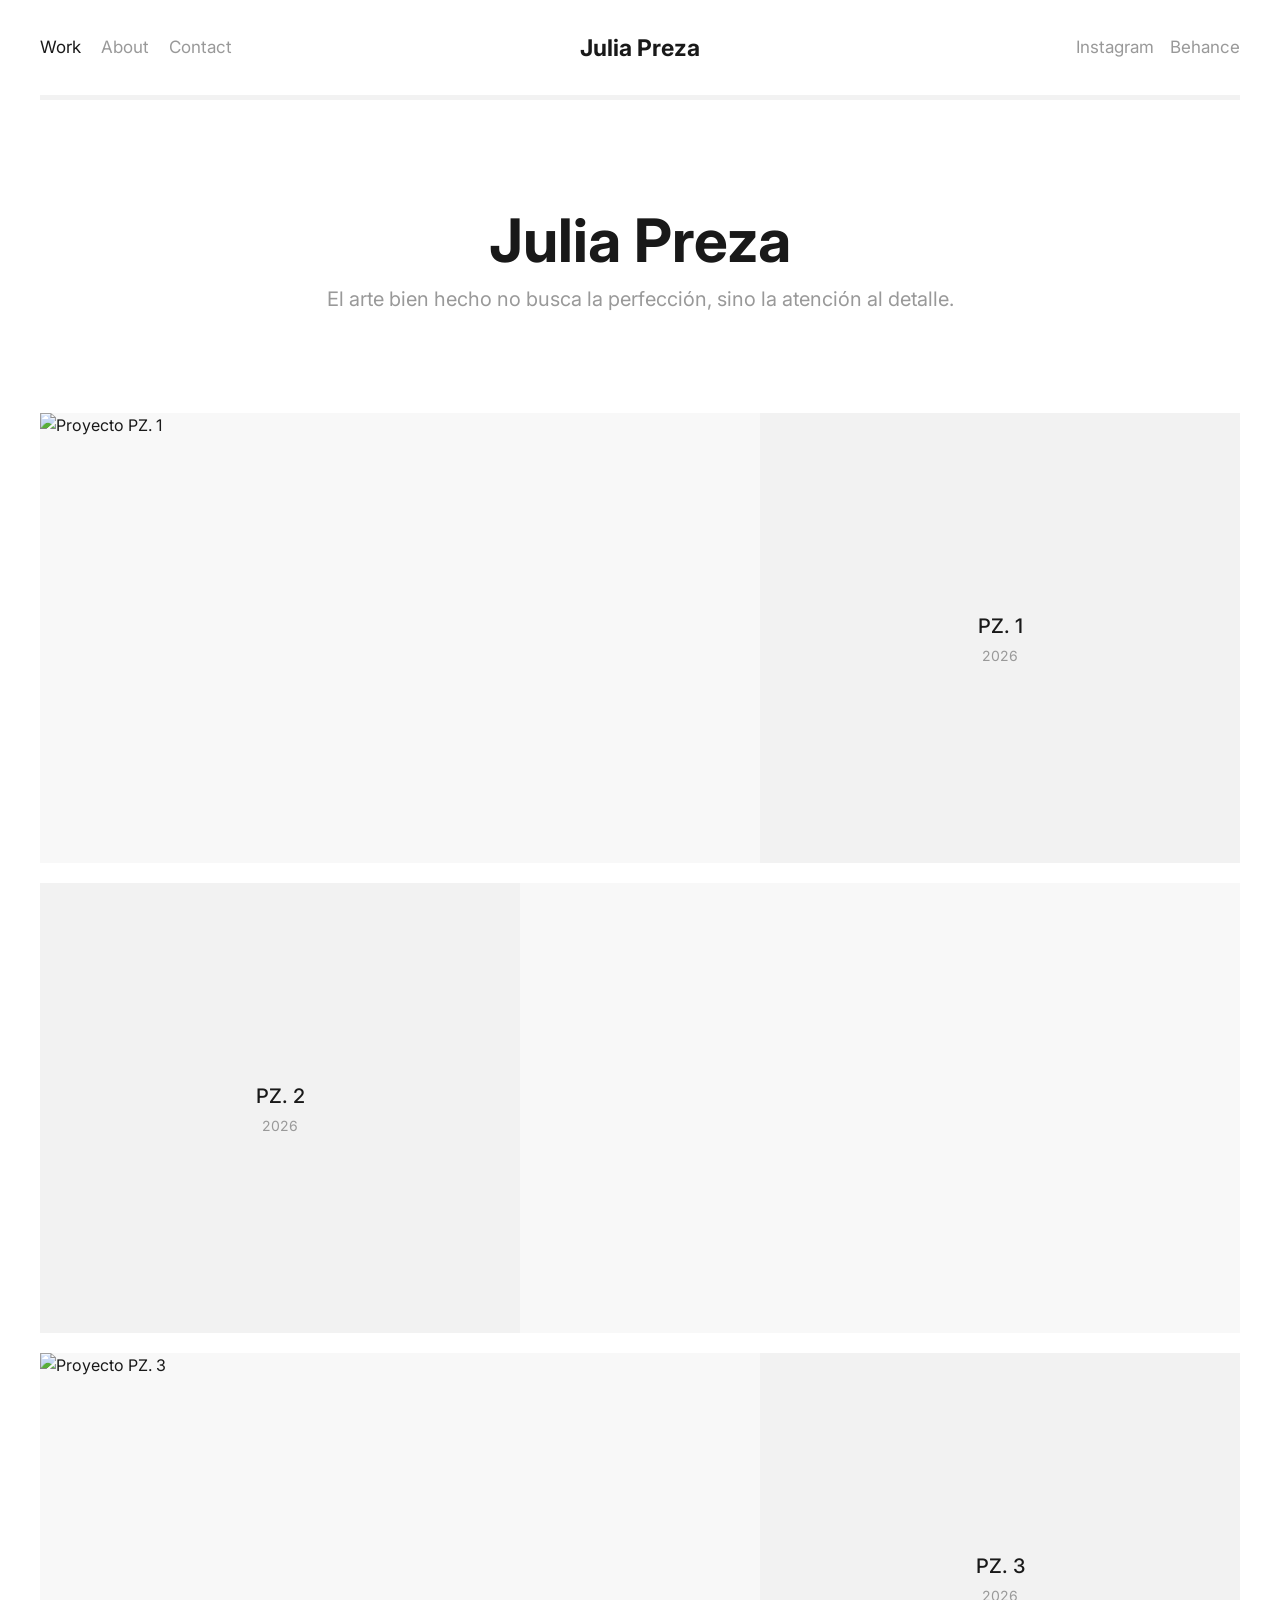
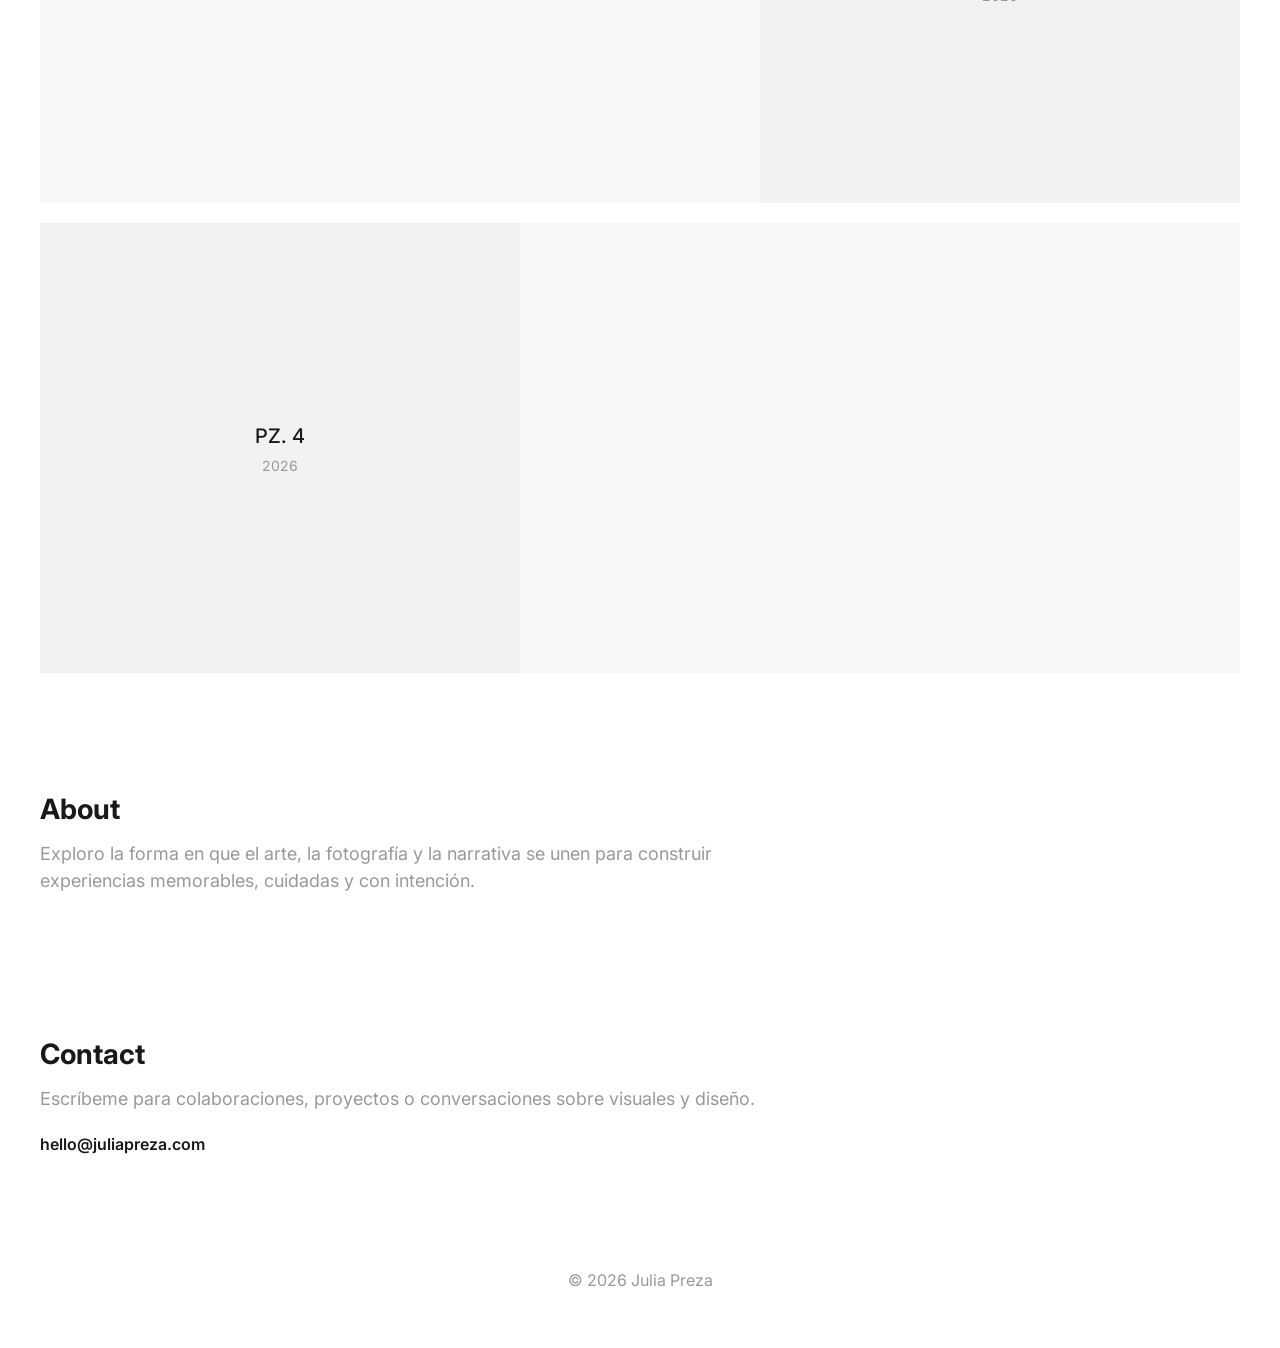
==== index.html @ 532c3b67 "Add initial HTML structure and CSS styles for portfolio website" ====
<!DOCTYPE html>
<html lang="es">
  <head>
    <meta charset="UTF-8" />
    <meta name="viewport" content="width=device-width, initial-scale=1.0" />
    <meta name="description" content="Portafolio de Julia Preza inspirado en el template original." />
    <title>Julia Preza | Portfolio</title>
    <link rel="preconnect" href="https://fonts.googleapis.com" />
    <link rel="preconnect" href="https://fonts.gstatic.com" crossorigin />
    <link href="https://fonts.googleapis.com/css2?family=Inter:wght@400;500;700&display=swap" rel="stylesheet" />
    <link rel="stylesheet" href="styles.css" />
  </head>
  <body>
    <div class="site-wrap">
      <div class="site-content">
        <header class="site-header">
          <nav class="nav-container" aria-label="Navegación principal">
            <div class="gallery-title"><a href="#work" class="active">Work</a></div>
            <div class="page-title"><a href="#about">About</a></div>
            <div class="page-title"><a href="#contact">Contact</a></div>
          </nav>

          <div class="logo-wrap">
            <div class="logo">
              <a href="#work">Julia Preza</a>
            </div>
          </div>

          <div class="social" aria-label="Redes sociales">
            <ul>
              <li><a href="#contact">Instagram</a></li>
              <li><a href="#contact">Behance</a></li>
            </ul>
          </div>
        </header>

        <section class="masthead" id="work">
          <div class="masthead-contents">
            <h1>Julia Preza</h1>
            <p>El arte bien hecho no busca la perfección, sino la atención al detalle.</p>
          </div>
        </section>

        <main>
          <section class="project-covers" aria-label="Proyectos">
            <a class="project-cover" href="#contact">
              <div class="cover-image-wrap">
                <img src="https://cdn.myportfolio.com/36b75f8e-5cdc-400c-8d05-cd23e837e741/2e971986-6139-4d06-9318-5b49dd48f745_car_4x3.jpg?h=777918b309bacc669c095e3d21db660d" alt="Proyecto PZ. 1" loading="lazy" />
              </div>
              <div class="details-wrap">
                <div class="details">
                  <div class="details-inner">
                    <div class="title">PZ. 1</div>
                    <div class="date">2026</div>
                  </div>
                </div>
              </div>
            </a>

            <a class="project-cover" href="#contact">
              <div class="cover-image-wrap">
                <img src="https://cdn.myportfolio.com/36b75f8e-5cdc-400c-8d05-cd23e837e741/5c016f44-02e2-466a-bc9d-a7a60002715f_car_4x3.jpg?h=f9c8cee0ea56babdea548aa908f24233" alt="Proyecto PZ. 2" loading="lazy" />
              </div>
              <div class="details-wrap">
                <div class="details">
                  <div class="details-inner">
                    <div class="title">PZ. 2</div>
                    <div class="date">2026</div>
                  </div>
                </div>
              </div>
            </a>

            <a class="project-cover" href="#contact">
              <div class="cover-image-wrap">
                <img src="https://cdn.myportfolio.com/36b75f8e-5cdc-400c-8d05-cd23e837e741/04d94e0a-0a4c-41d5-a151-a448394e6f86_car_4x3.jpg?h=3377649be5111cdc5f2b9792ca36edb1" alt="Proyecto PZ. 3" loading="lazy" />
              </div>
              <div class="details-wrap">
                <div class="details">
                  <div class="details-inner">
                    <div class="title">PZ. 3</div>
                    <div class="date">2026</div>
                  </div>
                </div>
              </div>
            </a>

            <a class="project-cover" href="#contact">
              <div class="cover-image-wrap">
                <img src="https://cdn.myportfolio.com/36b75f8e-5cdc-400c-8d05-cd23e837e741/735c4361-3a95-4d08-b545-0ef545b0d222_car_4x3.jpg?h=9270d0e8a279a635226e8836dc4670f4" alt="Proyecto PZ. 4" loading="lazy" />
              </div>
              <div class="details-wrap">
                <div class="details">
                  <div class="details-inner">
                    <div class="title">PZ. 4</div>
                    <div class="date">2026</div>
                  </div>
                </div>
              </div>
            </a>
          </section>

          <section class="about" id="about">
            <h2>About</h2>
            <p>Exploro la forma en que el arte, la fotografía y la narrativa se unen para construir experiencias memorables, cuidadas y con intención.</p>
          </section>

          <section class="contact" id="contact">
            <h2>Contact</h2>
            <p>Escríbeme para colaboraciones, proyectos o conversaciones sobre visuales y diseño.</p>
            <a href="mailto:hello@juliapreza.com">hello@juliapreza.com</a>
          </section>
        </main>

        <footer class="site-footer">
          <p>© 2026 Julia Preza</p>
        </footer>
      </div>
    </div>
  </body>
</html>
---- styles.css ----
:root {
  --text: #191919;
  --muted: #999999;
  --line: #f2f2f2;
  --overlay: rgba(25, 25, 25, 0.55);
}

* {
  box-sizing: border-box;
}

html {
  scroll-behavior: smooth;
}

body {
  margin: 0;
  font-family: "Inter", "Avenir Next", "Helvetica Neue", Arial, sans-serif;
  color: var(--text);
  background: #ffffff;
  line-height: 1.5;
}

a {
  color: inherit;
  text-decoration: none;
  transition: color 0.2s ease, background-color 0.2s ease;
}

img {
  display: block;
  width: 100%;
  height: auto;
}

.site-wrap {
  padding: 0 2%;
}

.site-content {
  max-width: 1200px;
  margin: 0 auto;
}

.site-header {
  display: flex;
  align-items: center;
  justify-content: space-between;
  height: 100px;
  border-bottom: 5px solid var(--line);
  padding: 30px 0;
}

.nav-container {
  display: flex;
  gap: 20px;
  flex: 1;
}

.nav-container a,
.social a {
  font-size: 17px;
  color: var(--muted);
}

.nav-container a:hover,
.nav-container a.active,
.social a:hover {
  color: var(--text);
}

.logo-wrap {
  flex: 1;
  text-align: center;
}

.logo {
  font-size: 23px;
  font-weight: 700;
  line-height: 30px;
}

.social {
  flex: 1;
  text-align: right;
}

.social ul {
  display: flex;
  justify-content: flex-end;
  gap: 16px;
  list-style: none;
  margin: 0;
  padding: 0;
}

.masthead {
  text-align: center;
  padding: 110px 0 100px;
}

.masthead-contents {
  max-width: 800px;
  margin: 0 auto;
}

.masthead h1 {
  margin: 0 0 15px;
  font-size: 60px;
  line-height: 60px;
  font-weight: 700;
}

.masthead p {
  margin: 0;
  font-size: 20px;
  line-height: 28px;
  color: var(--muted);
}

.project-covers {
  display: grid;
  gap: 20px;
  padding-bottom: 20px;
}

.project-cover {
  position: relative;
  display: block;
  overflow: hidden;
  min-height: 450px;
  background: #f8f8f8;
}

.project-cover:nth-child(2n) .details-wrap {
  left: 0;
  right: auto;
}

.cover-image-wrap {
  position: relative;
  width: 100%;
  height: 100%;
}

.cover-image-wrap::after {
  content: "";
  position: absolute;
  inset: 0;
  background: transparent;
  transition: background-color 0.2s ease;
}

.cover-image-wrap img {
  width: 100%;
  height: 100%;
  object-fit: cover;
}

.details-wrap {
  position: absolute;
  top: 0;
  right: 0;
  width: 40%;
  height: 100%;
  padding: 0;
}

.details {
  display: flex;
  align-items: center;
  justify-content: center;
  width: 100%;
  height: 100%;
  background: #f2f2f2;
  transition: background 0.2s ease;
}

.details-inner {
  text-align: center;
  padding: 6% 8%;
}

.title {
  font-size: 20px;
  font-weight: 500;
  margin-bottom: 4px;
}

.date {
  color: var(--muted);
  font-size: 14px;
}

.project-cover:hover .details {
  background: var(--text);
}

.project-cover:hover .title,
.project-cover:hover .date {
  color: #ffffff;
}

.project-cover:hover .cover-image-wrap::after {
  background: var(--overlay);
}

.about,
.contact {
  padding: 72px 0 32px;
  max-width: 720px;
}

.about h2,
.contact h2 {
  margin-bottom: 10px;
  font-size: 28px;
}

.about p,
.contact p {
  margin: 0 0 12px;
  color: var(--muted);
  font-size: 18px;
}

.contact a {
  display: inline-block;
  margin-top: 8px;
  color: var(--text);
  font-weight: 600;
}

.site-footer {
  padding: 64px 0 40px;
  color: var(--muted);
  text-align: center;
}

@media (max-width: 932px) {
  .site-header {
    flex-wrap: wrap;
    height: auto;
    padding: 20px 0;
  }

  .nav-container {
    order: 1;
    width: 100%;
    justify-content: center;
  }

  .logo-wrap {
    order: 2;
    width: 100%;
    margin: 12px 0;
  }

  .social {
    order: 3;
    width: 100%;
    text-align: center;
  }

  .social ul {
    justify-content: center;
  }

  .masthead {
    padding: 64px 0 56px;
  }

  .masthead h1 {
    font-size: 28px;
    line-height: 28px;
  }

  .masthead p {
    font-size: 14px;
    line-height: 20px;
  }

  .project-cover {
    min-height: 360px;
  }
}

@media (max-width: 640px) {
  .site-wrap {
    padding: 0 20px;
  }

  .details-wrap {
    width: 100%;
    height: auto;
    top: auto;
    bottom: 0;
  }

  .details {
    min-height: 120px;
  }

  .project-cover {
    min-height: 293px;
  }
}
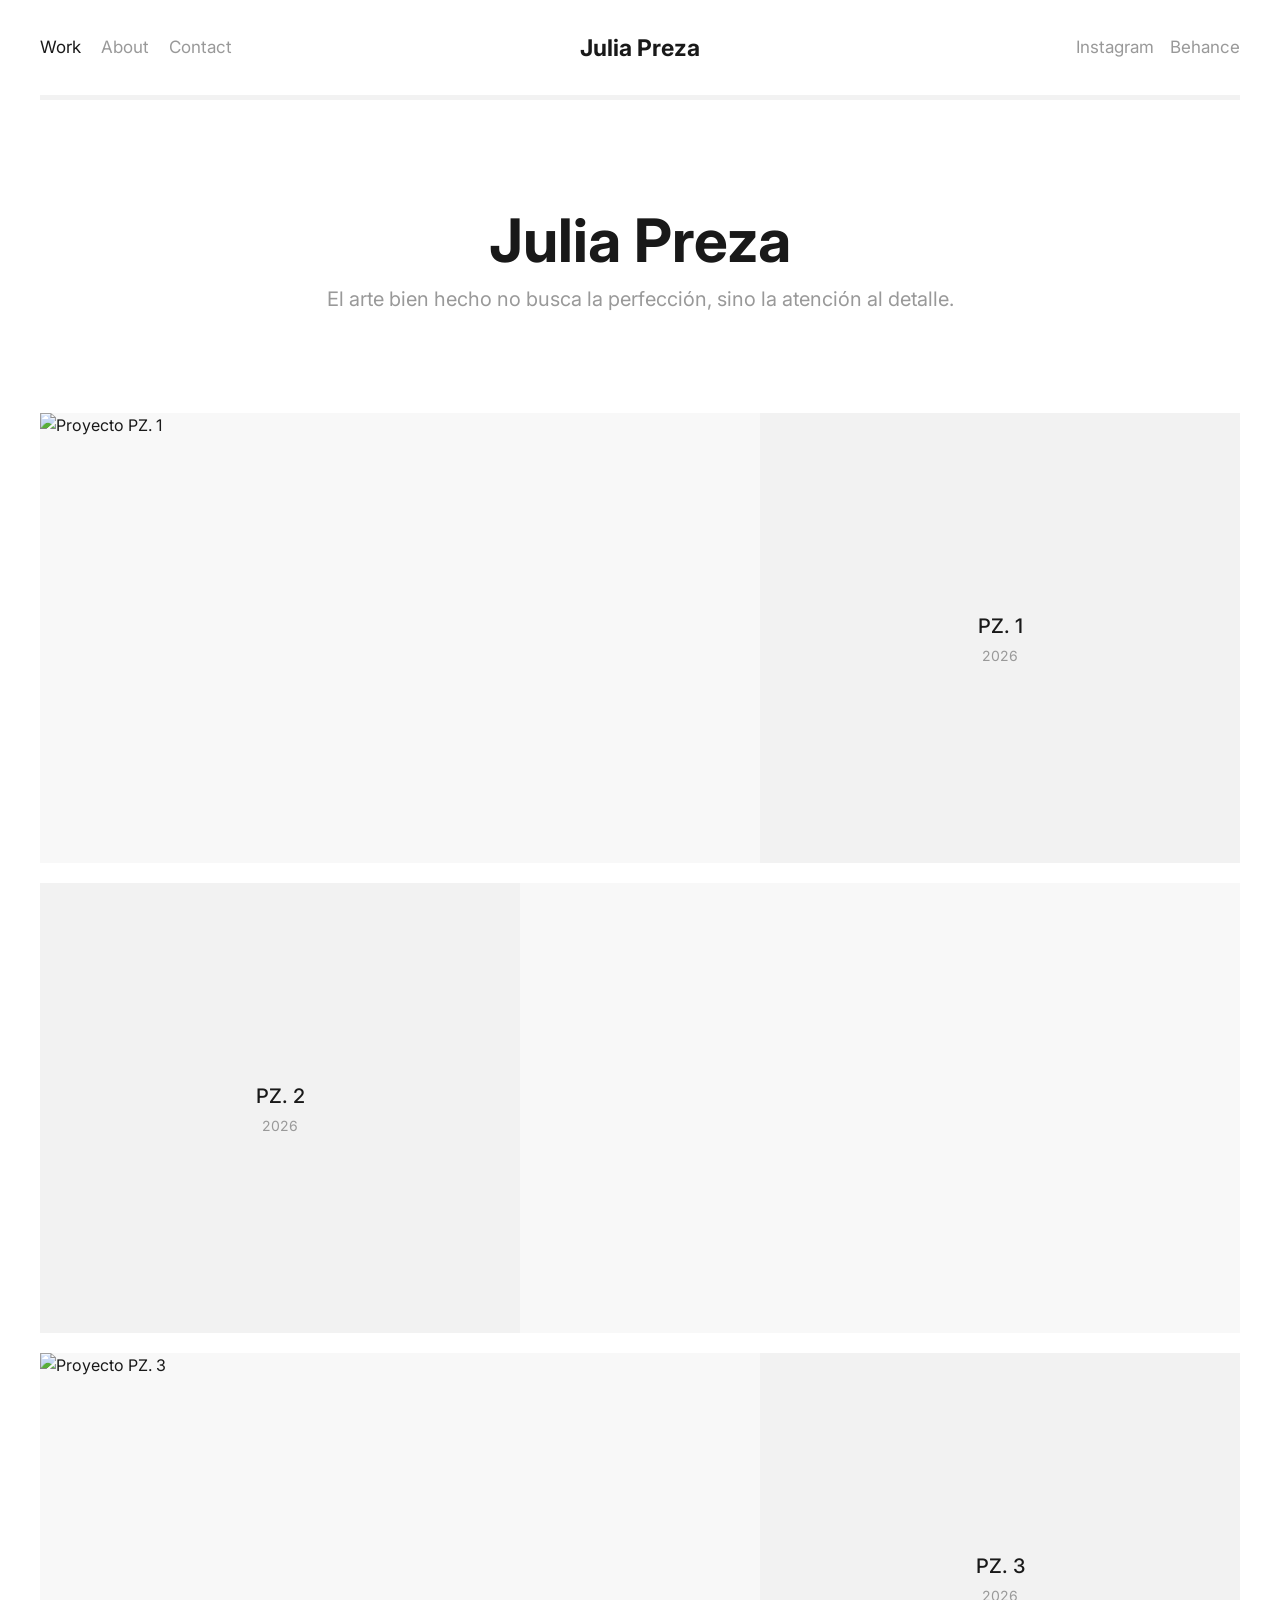
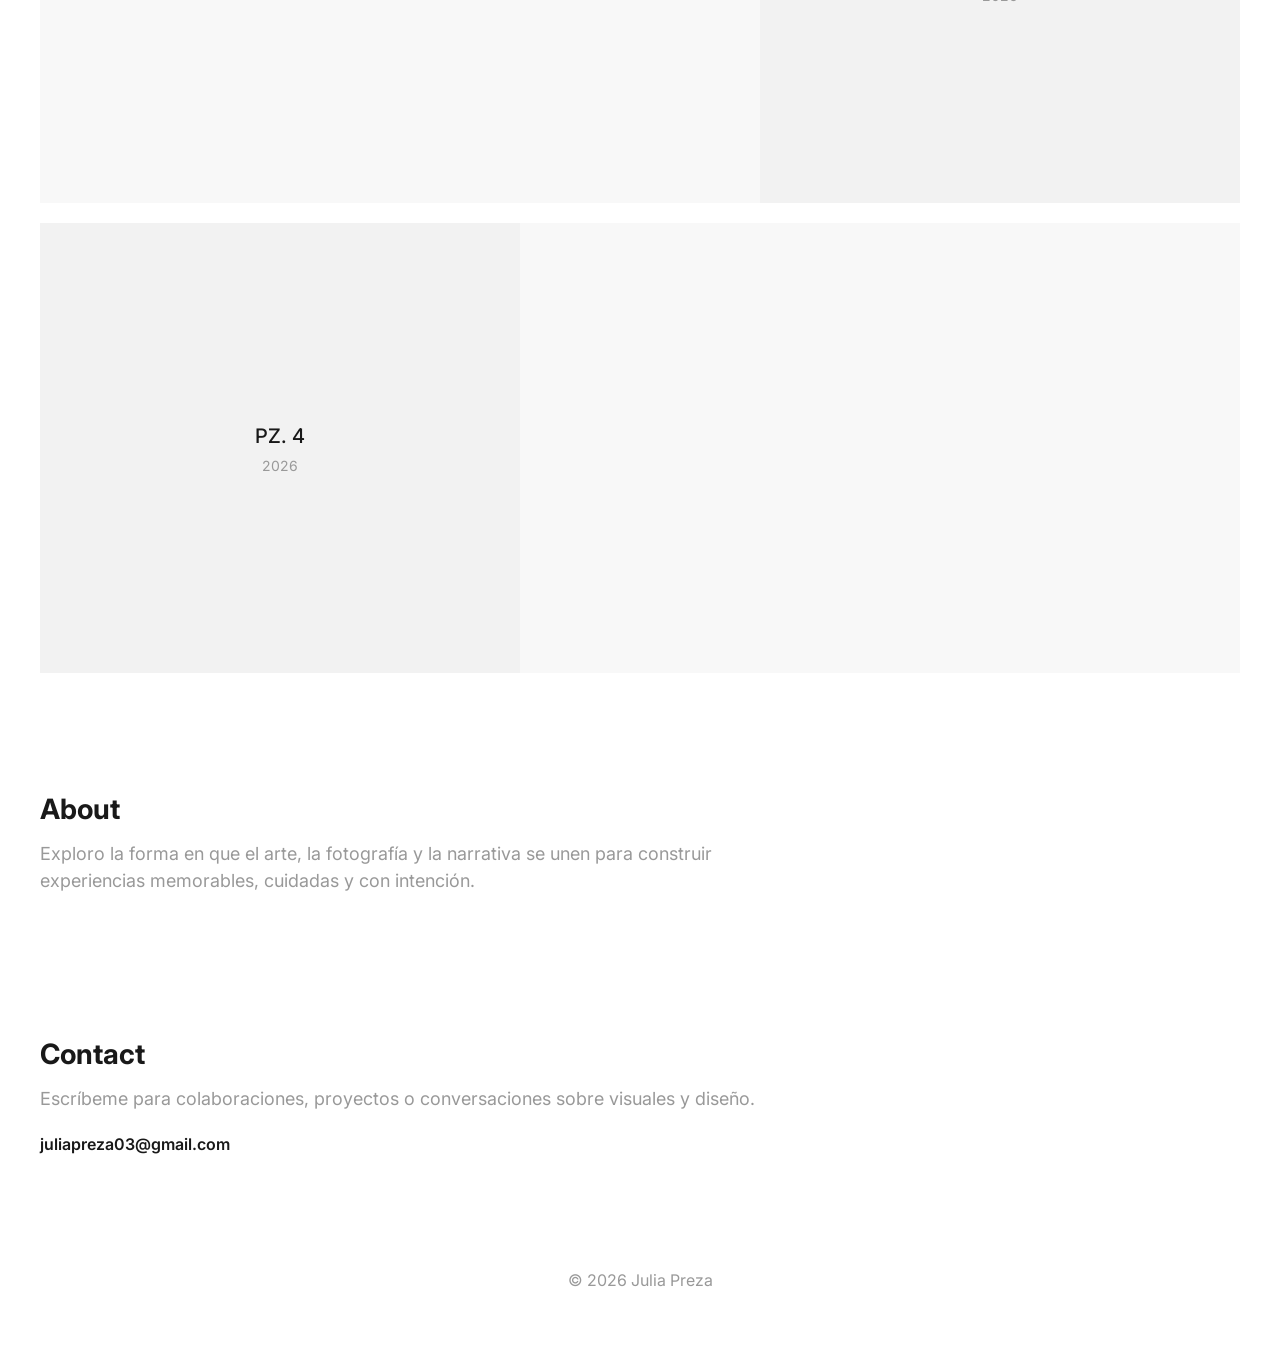
==== commit 2e292a7b: "Update contact email address in the portfolio" ====
--- a/index.html
+++ b/index.html
@@ -108,7 +108,7 @@
           <section class="contact" id="contact">
             <h2>Contact</h2>
             <p>Escríbeme para colaboraciones, proyectos o conversaciones sobre visuales y diseño.</p>
-            <a href="mailto:hello@juliapreza.com">hello@juliapreza.com</a>
+            <a href="mailto:juliapreza03@gmail.com">juliapreza03@gmail.com</a>
           </section>
         </main>
 
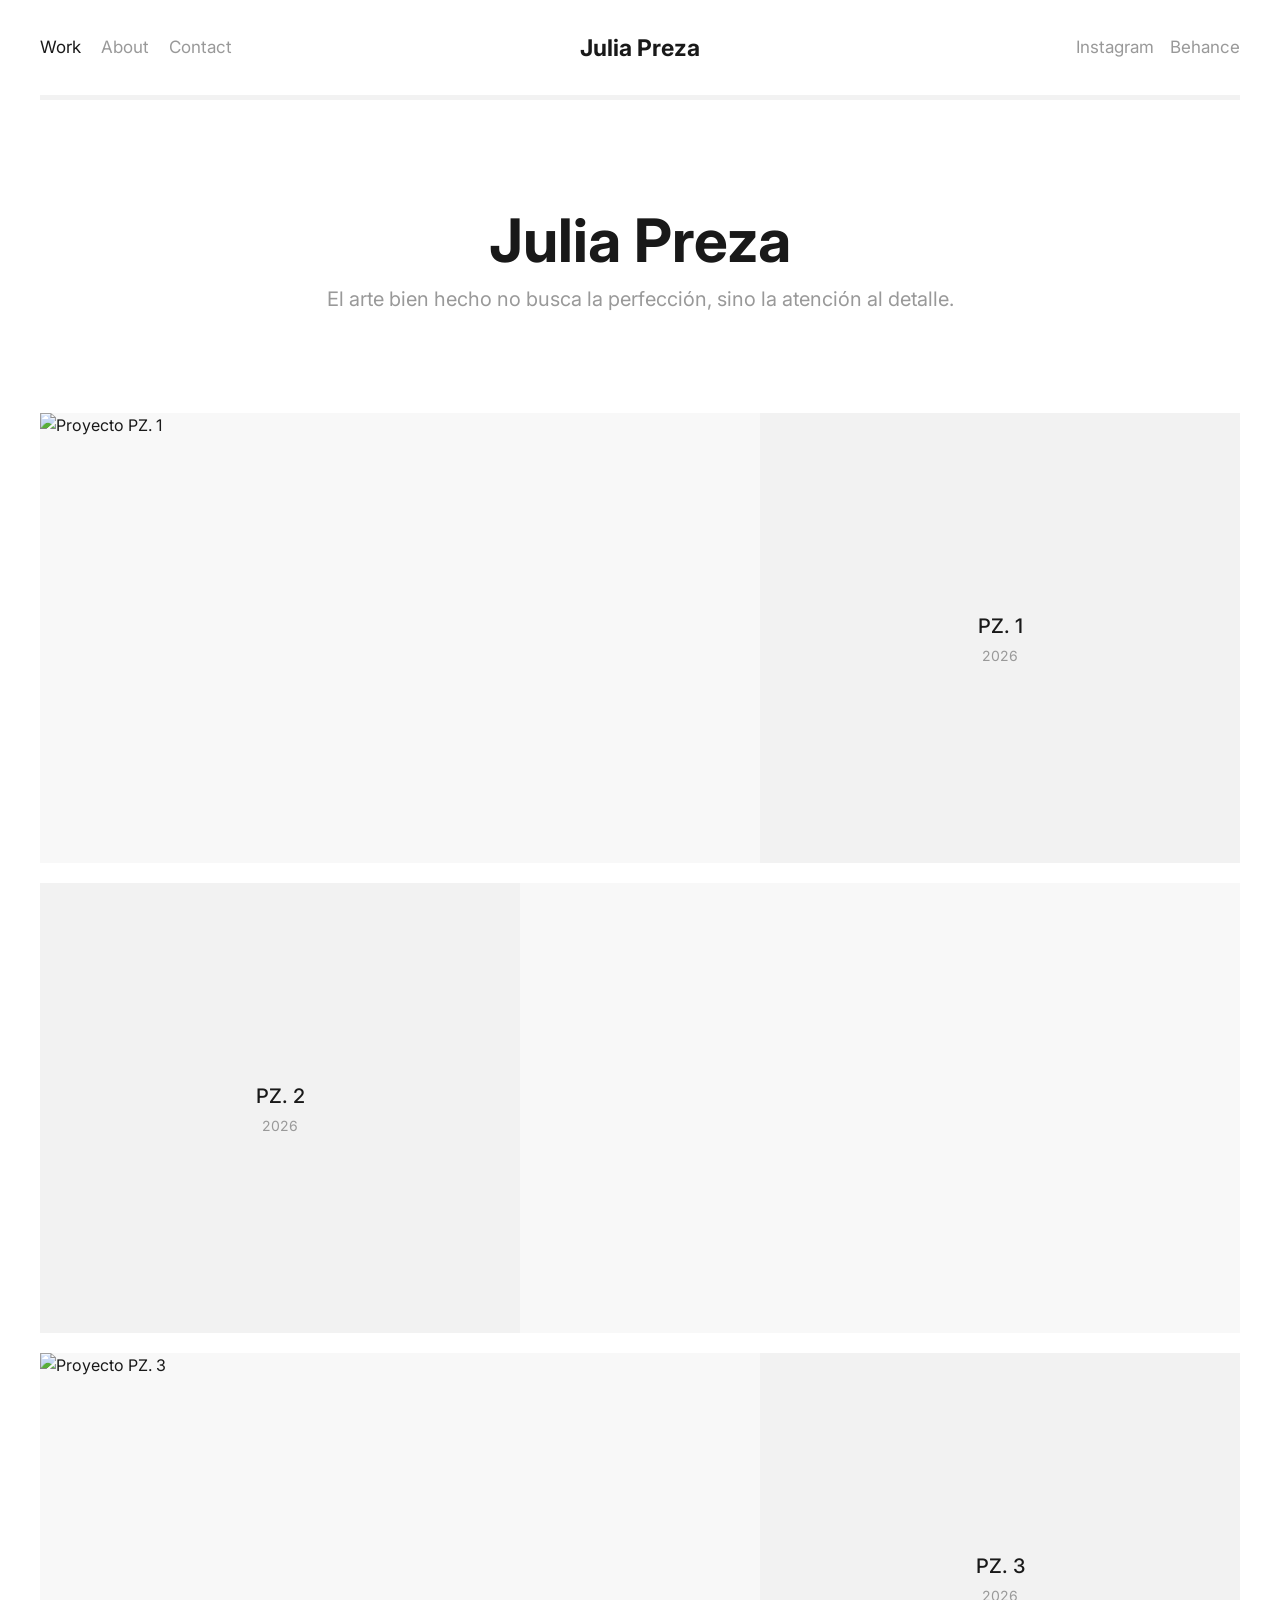
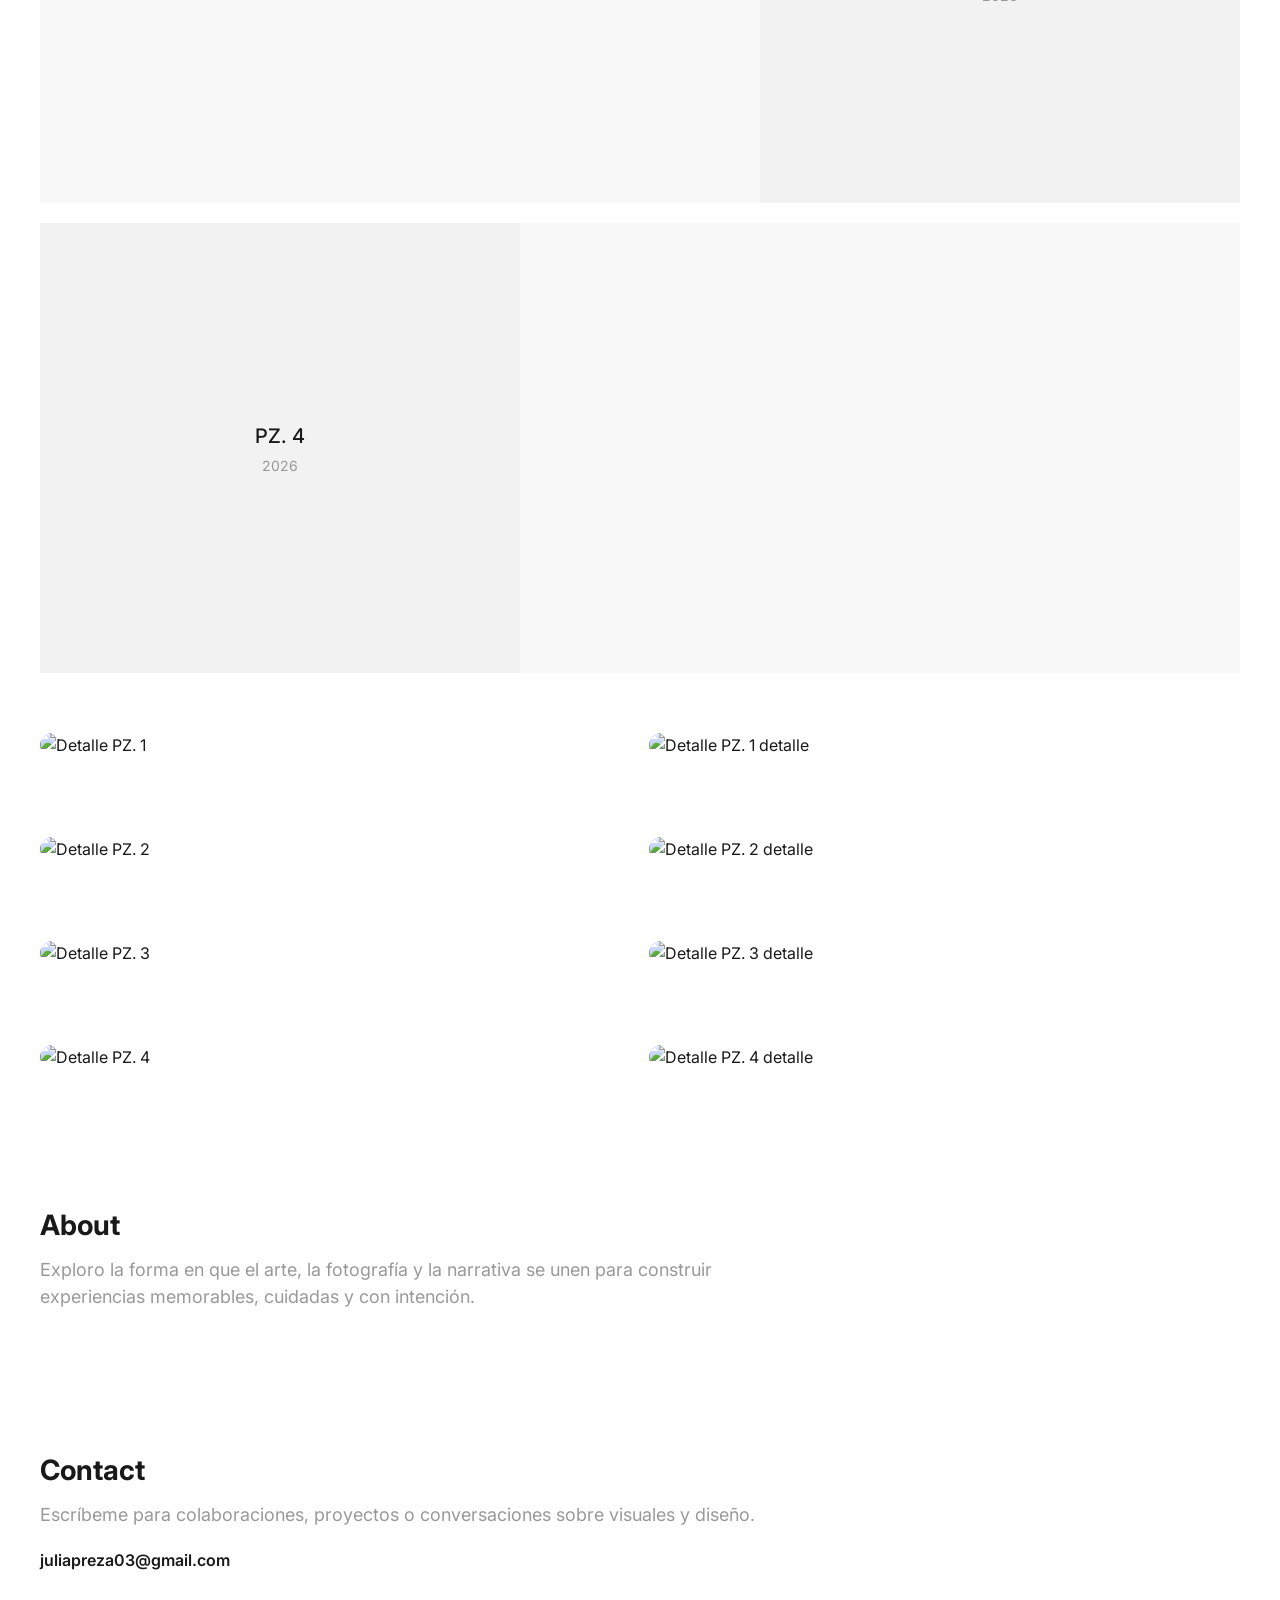
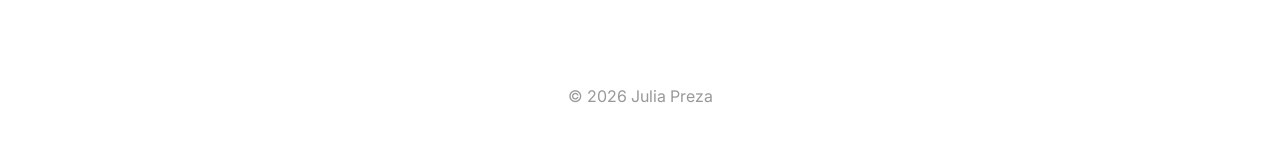
==== commit 73fd545b: "Refactor code structure for improved readability and maintainability" ====
--- a/index.html
+++ b/index.html
@@ -43,7 +43,7 @@
 
         <main>
           <section class="project-covers" aria-label="Proyectos">
-            <a class="project-cover" href="#contact">
+            <a class="project-cover" href="#detail-pz-1">
               <div class="cover-image-wrap">
                 <img src="https://cdn.myportfolio.com/36b75f8e-5cdc-400c-8d05-cd23e837e741/2e971986-6139-4d06-9318-5b49dd48f745_car_4x3.jpg?h=777918b309bacc669c095e3d21db660d" alt="Proyecto PZ. 1" loading="lazy" />
               </div>
@@ -57,7 +57,7 @@
               </div>
             </a>
 
-            <a class="project-cover" href="#contact">
+            <a class="project-cover" href="#detail-pz-2">
               <div class="cover-image-wrap">
                 <img src="https://cdn.myportfolio.com/36b75f8e-5cdc-400c-8d05-cd23e837e741/5c016f44-02e2-466a-bc9d-a7a60002715f_car_4x3.jpg?h=f9c8cee0ea56babdea548aa908f24233" alt="Proyecto PZ. 2" loading="lazy" />
               </div>
@@ -71,7 +71,7 @@
               </div>
             </a>
 
-            <a class="project-cover" href="#contact">
+            <a class="project-cover" href="#detail-pz-3">
               <div class="cover-image-wrap">
                 <img src="https://cdn.myportfolio.com/36b75f8e-5cdc-400c-8d05-cd23e837e741/04d94e0a-0a4c-41d5-a151-a448394e6f86_car_4x3.jpg?h=3377649be5111cdc5f2b9792ca36edb1" alt="Proyecto PZ. 3" loading="lazy" />
               </div>
@@ -85,7 +85,7 @@
               </div>
             </a>
 
-            <a class="project-cover" href="#contact">
+            <a class="project-cover" href="#detail-pz-4">
               <div class="cover-image-wrap">
                 <img src="https://cdn.myportfolio.com/36b75f8e-5cdc-400c-8d05-cd23e837e741/735c4361-3a95-4d08-b545-0ef545b0d222_car_4x3.jpg?h=9270d0e8a279a635226e8836dc4670f4" alt="Proyecto PZ. 4" loading="lazy" />
               </div>
@@ -98,6 +98,26 @@
                 </div>
               </div>
             </a>
+          </section>
+
+          <section class="project-detail" id="detail-pz-1" aria-label="Detalle PZ. 1">
+            <img src="https://cdn.myportfolio.com/36b75f8e-5cdc-400c-8d05-cd23e837e741/2e971986-6139-4d06-9318-5b49dd48f745_car_4x3.jpg?h=777918b309bacc669c095e3d21db660d" alt="Detalle PZ. 1" loading="lazy" />
+            <img src="https://cdn.myportfolio.com/36b75f8e-5cdc-400c-8d05-cd23e837e741/2e971986-6139-4d06-9318-5b49dd48f745_car_4x3.jpg?h=777918b309bacc669c095e3d21db660d" alt="Detalle PZ. 1 detalle" loading="lazy" />
+          </section>
+
+          <section class="project-detail" id="detail-pz-2" aria-label="Detalle PZ. 2">
+            <img src="https://cdn.myportfolio.com/36b75f8e-5cdc-400c-8d05-cd23e837e741/5c016f44-02e2-466a-bc9d-a7a60002715f_car_4x3.jpg?h=f9c8cee0ea56babdea548aa908f24233" alt="Detalle PZ. 2" loading="lazy" />
+            <img src="https://cdn.myportfolio.com/36b75f8e-5cdc-400c-8d05-cd23e837e741/5c016f44-02e2-466a-bc9d-a7a60002715f_car_4x3.jpg?h=f9c8cee0ea56babdea548aa908f24233" alt="Detalle PZ. 2 detalle" loading="lazy" />
+          </section>
+
+          <section class="project-detail" id="detail-pz-3" aria-label="Detalle PZ. 3">
+            <img src="https://cdn.myportfolio.com/36b75f8e-5cdc-400c-8d05-cd23e837e741/04d94e0a-0a4c-41d5-a151-a448394e6f86_car_4x3.jpg?h=3377649be5111cdc5f2b9792ca36edb1" alt="Detalle PZ. 3" loading="lazy" />
+            <img src="https://cdn.myportfolio.com/36b75f8e-5cdc-400c-8d05-cd23e837e741/04d94e0a-0a4c-41d5-a151-a448394e6f86_car_4x3.jpg?h=3377649be5111cdc5f2b9792ca36edb1" alt="Detalle PZ. 3 detalle" loading="lazy" />
+          </section>
+
+          <section class="project-detail" id="detail-pz-4" aria-label="Detalle PZ. 4">
+            <img src="https://cdn.myportfolio.com/36b75f8e-5cdc-400c-8d05-cd23e837e741/735c4361-3a95-4d08-b545-0ef545b0d222_car_4x3.jpg?h=9270d0e8a279a635226e8836dc4670f4" alt="Detalle PZ. 4" loading="lazy" />
+            <img src="https://cdn.myportfolio.com/36b75f8e-5cdc-400c-8d05-cd23e837e741/735c4361-3a95-4d08-b545-0ef545b0d222_car_4x3.jpg?h=9270d0e8a279a635226e8836dc4670f4" alt="Detalle PZ. 4 detalle" loading="lazy" />
           </section>
 
           <section class="about" id="about">
--- a/styles.css
+++ b/styles.css
@@ -205,6 +205,25 @@
   background: var(--overlay);
 }
 
+.project-detail {
+  display: grid;
+  gap: 18px;
+  padding: 40px 0;
+}
+
+.project-detail img {
+  width: 100%;
+  height: auto;
+  object-fit: cover;
+  border-radius: 16px;
+}
+
+@media (min-width: 860px) {
+  .project-detail {
+    grid-template-columns: repeat(2, minmax(0, 1fr));
+  }
+}
+
 .about,
 .contact {
   padding: 72px 0 32px;
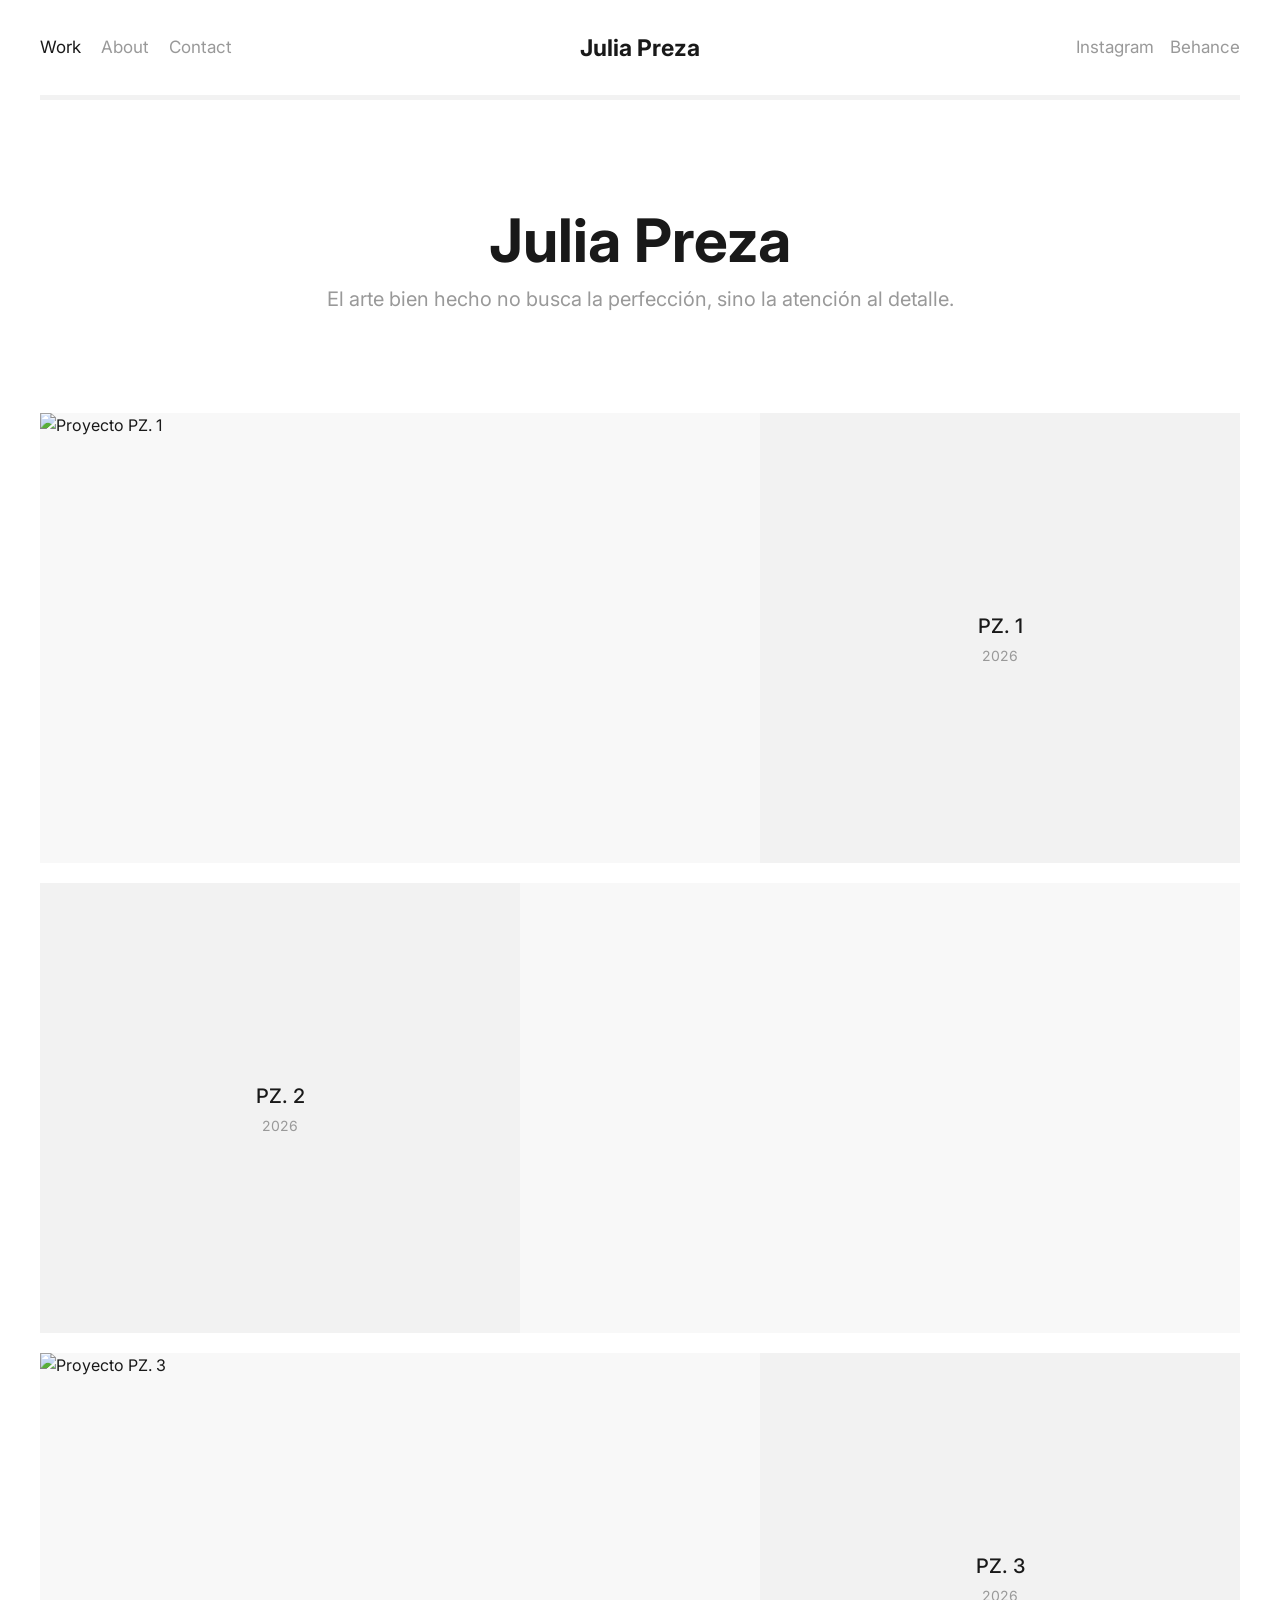
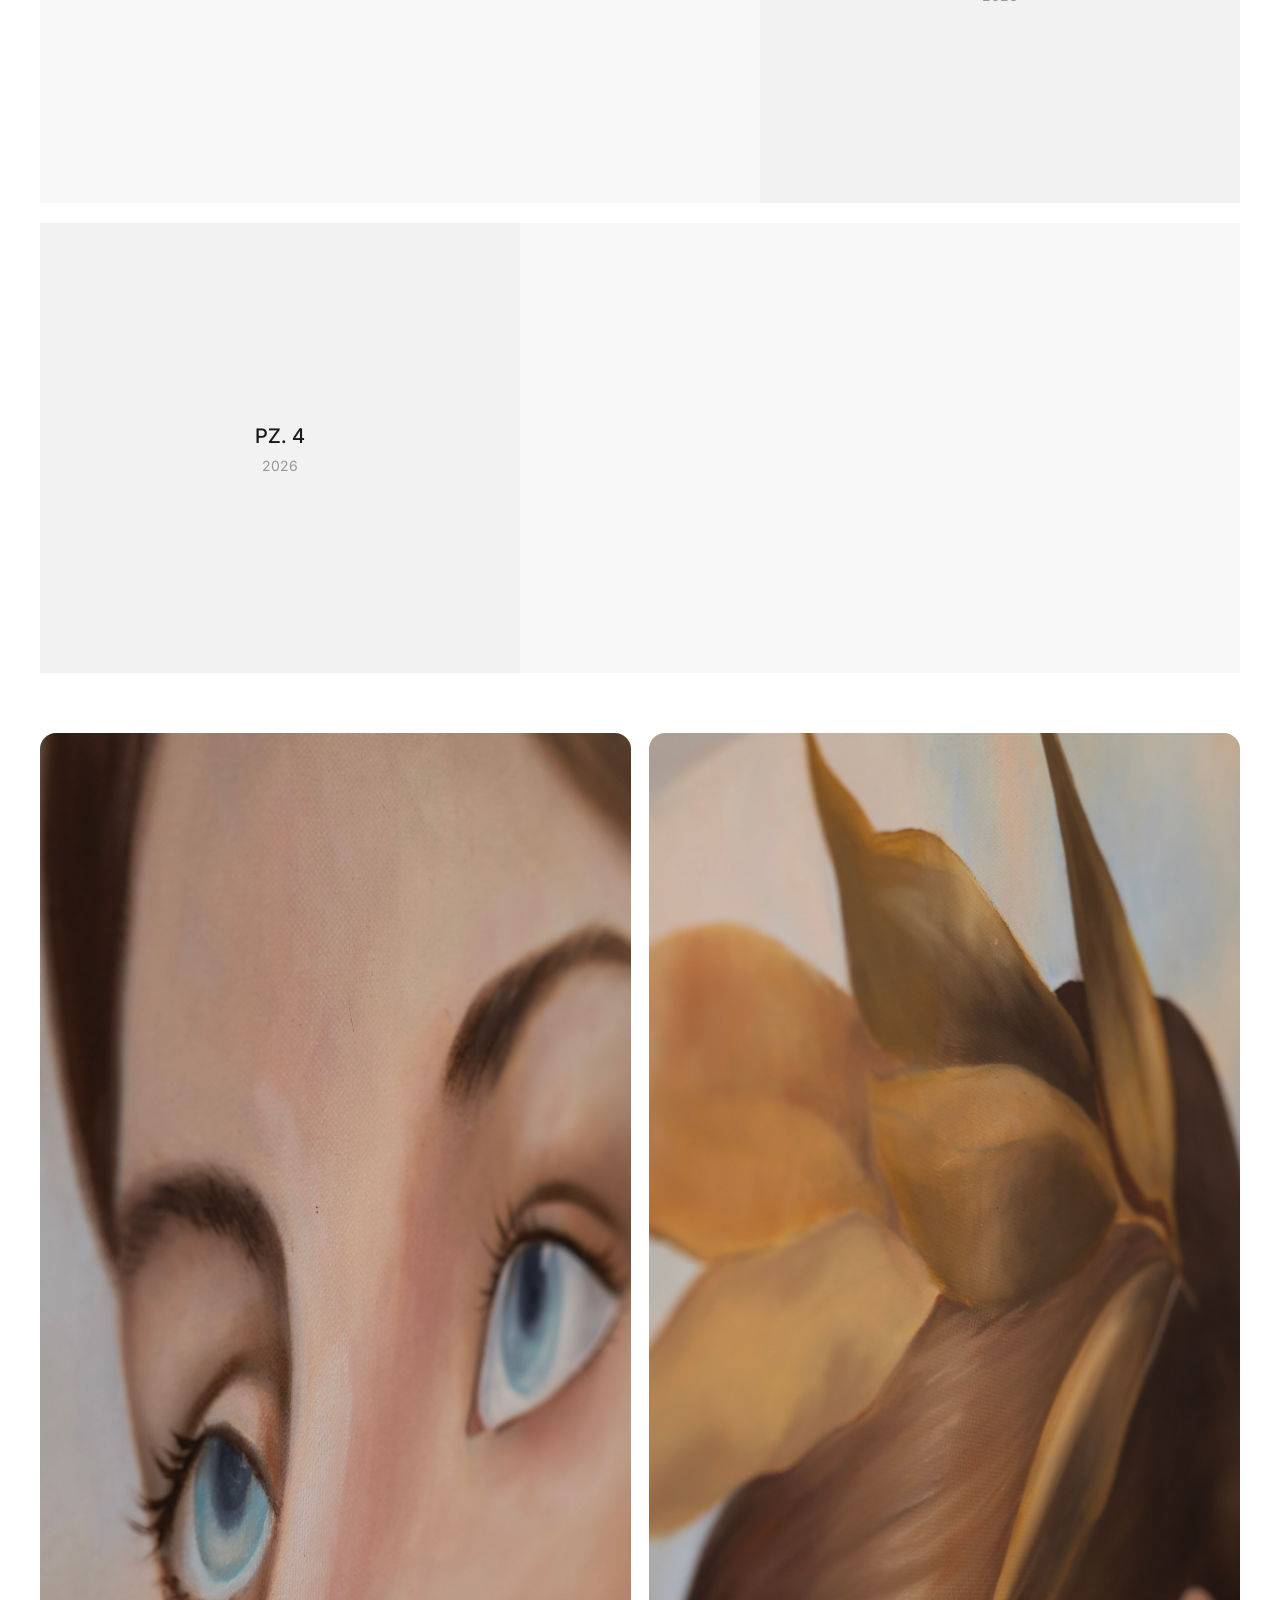
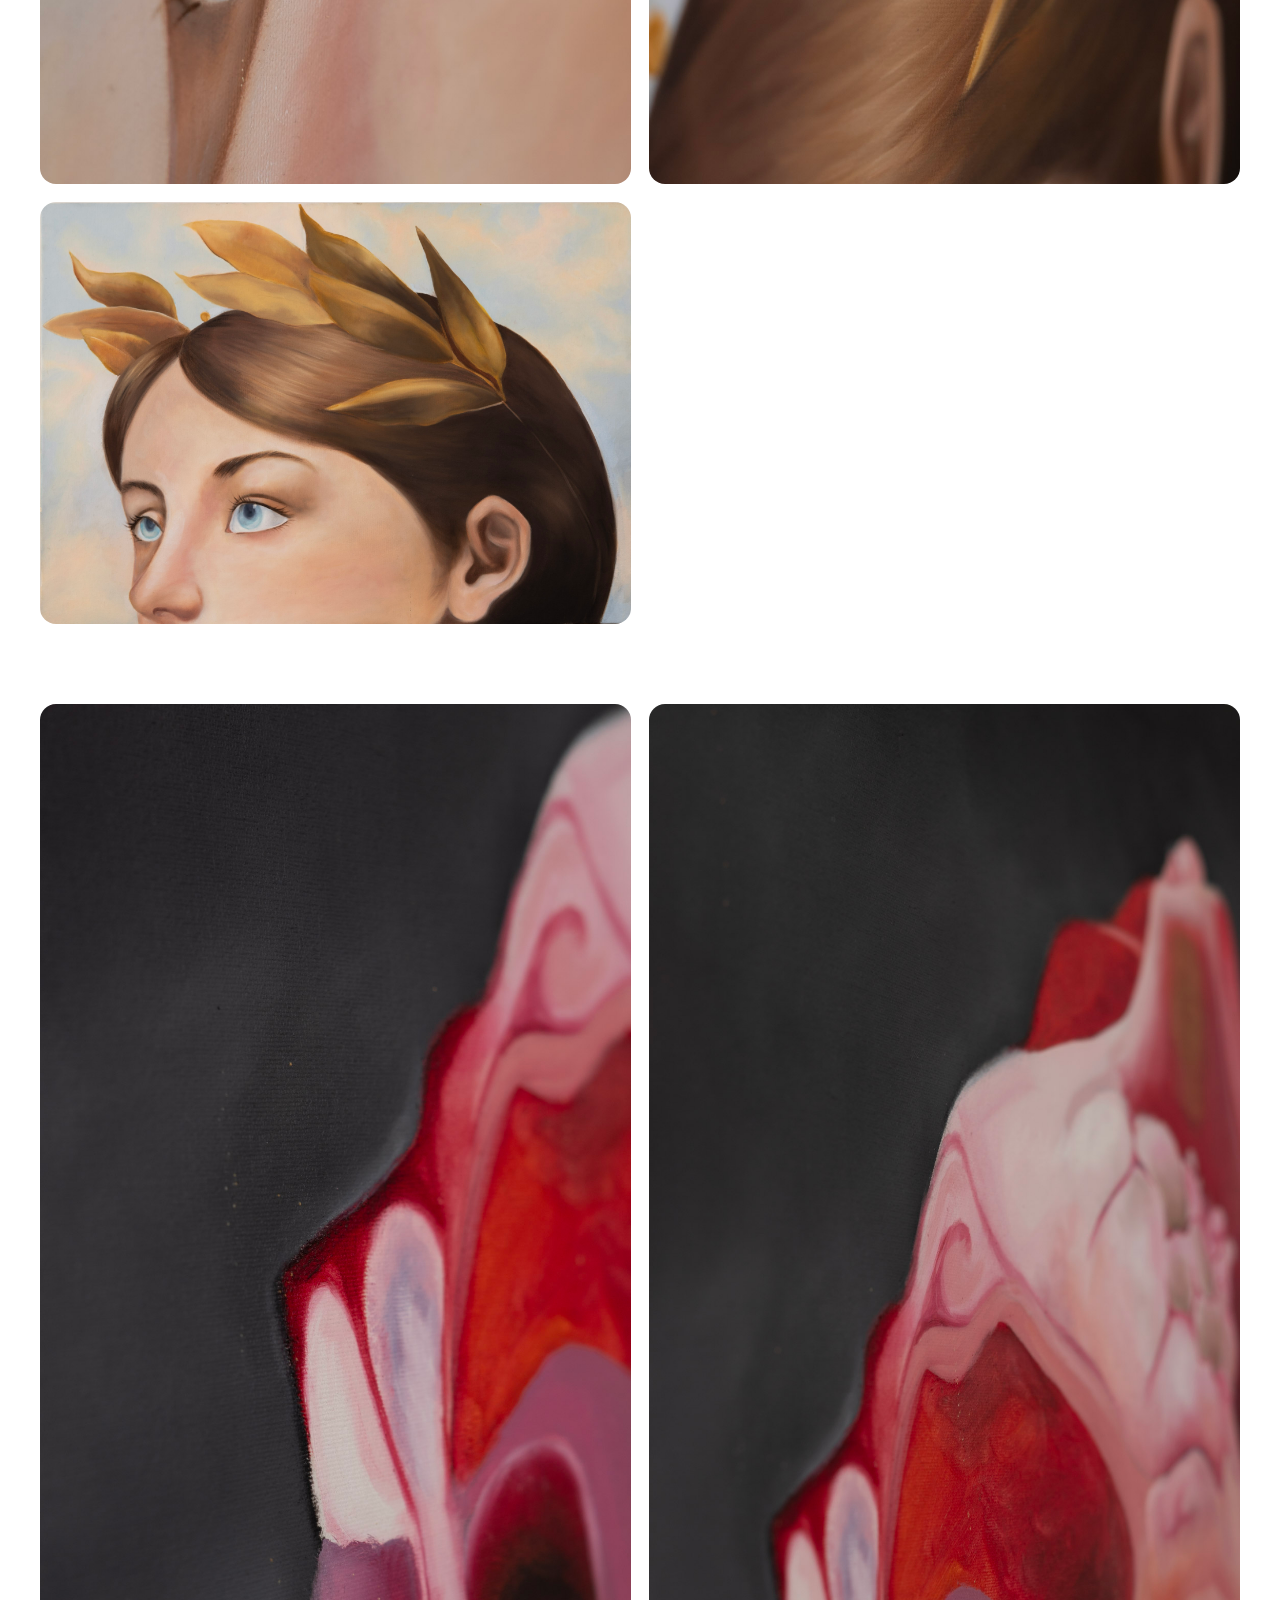
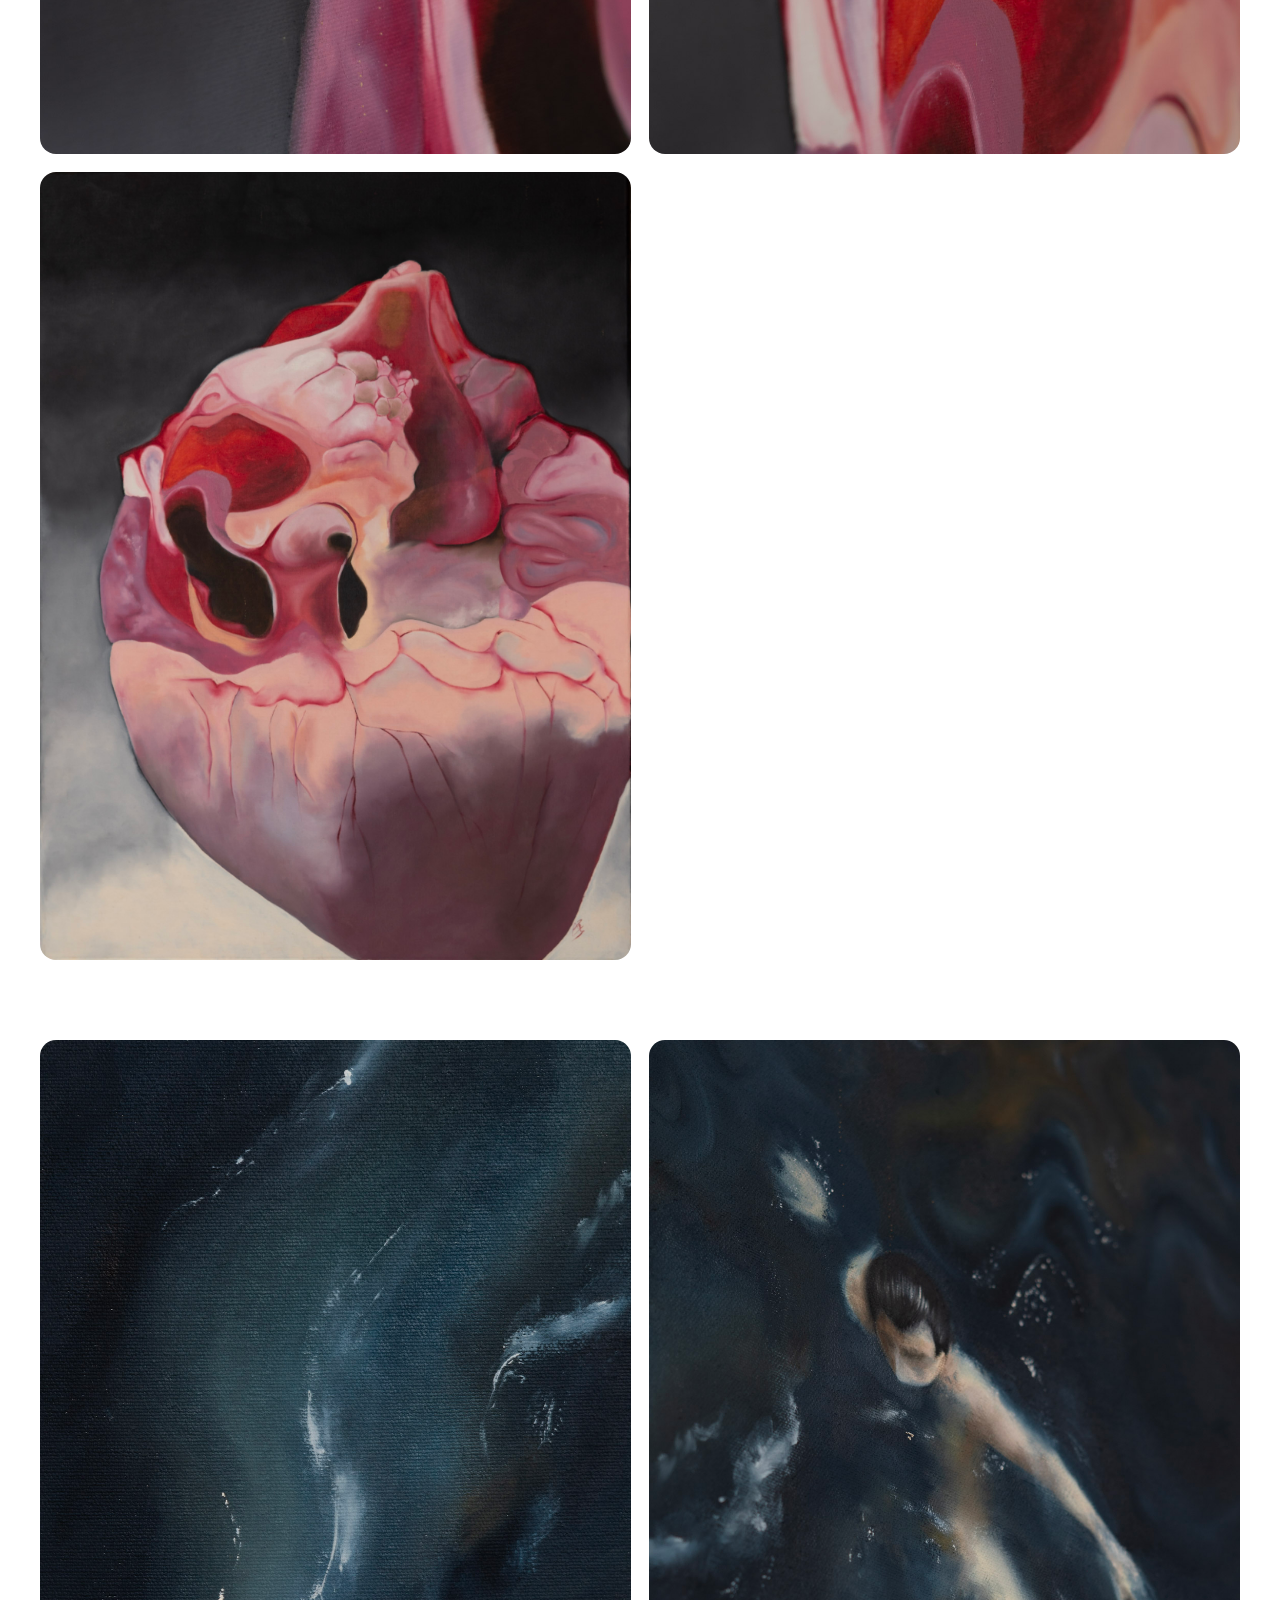
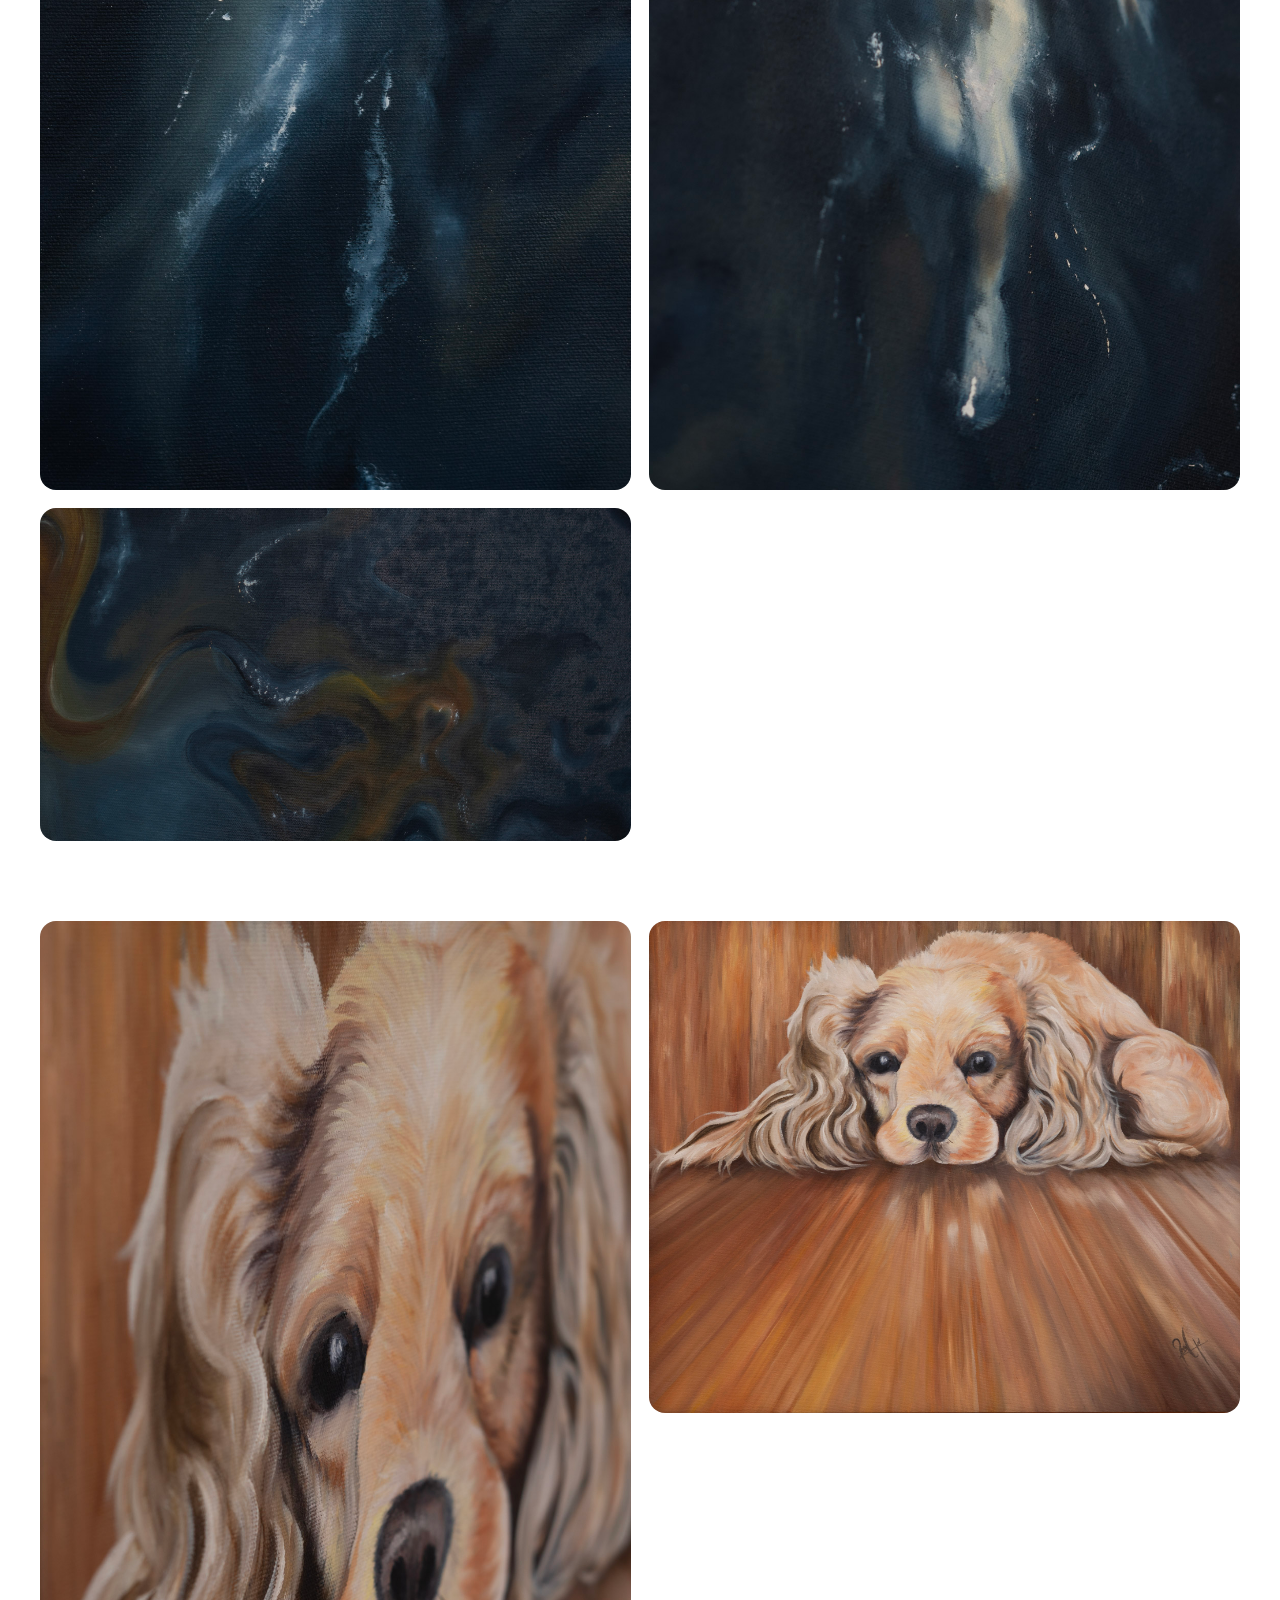
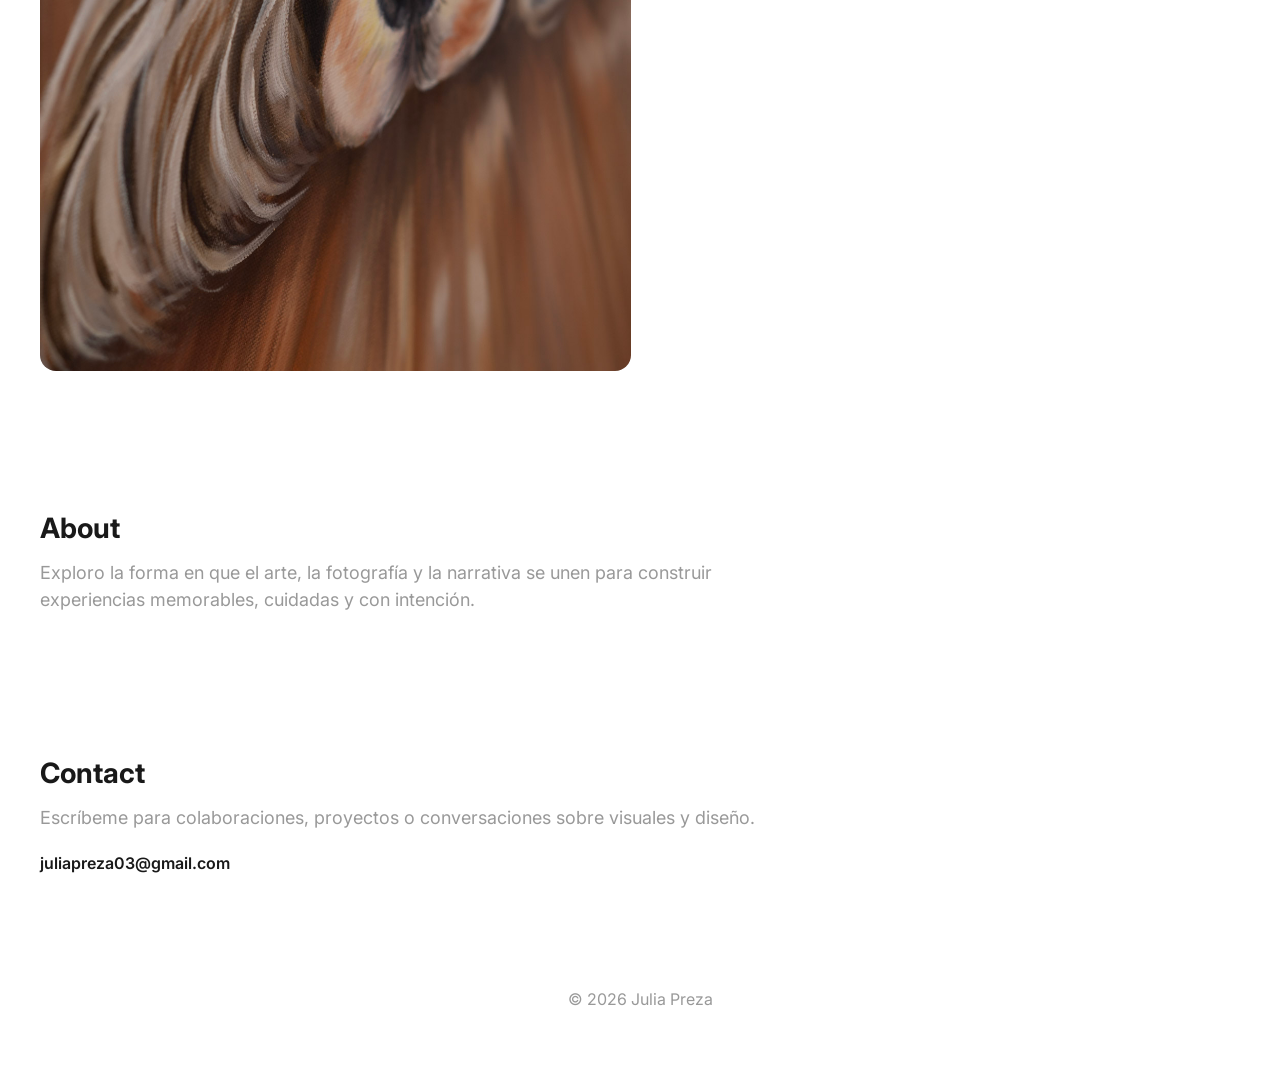
==== commit 1d0ddea1: "Add lightbox feature for project images and enhance styles" ====
--- a/index.html
+++ b/index.html
@@ -42,6 +42,7 @@
         </section>
 
         <main>
+          <!-- Sección de proyectos -->
           <section class="project-covers" aria-label="Proyectos">
             <a class="project-cover" href="#detail-pz-1">
               <div class="cover-image-wrap">
@@ -101,25 +102,29 @@
           </section>
 
           <section class="project-detail" id="detail-pz-1" aria-label="Detalle PZ. 1">
-            <img src="https://cdn.myportfolio.com/36b75f8e-5cdc-400c-8d05-cd23e837e741/2e971986-6139-4d06-9318-5b49dd48f745_car_4x3.jpg?h=777918b309bacc669c095e3d21db660d" alt="Detalle PZ. 1" loading="lazy" />
-            <img src="https://cdn.myportfolio.com/36b75f8e-5cdc-400c-8d05-cd23e837e741/2e971986-6139-4d06-9318-5b49dd48f745_car_4x3.jpg?h=777918b309bacc669c095e3d21db660d" alt="Detalle PZ. 1 detalle" loading="lazy" />
+            <img src="img/1-ey.jpeg" alt="Detalle PZ. 1" loading="lazy" />
+            <img src="img/1-eye.jpeg" alt="Detalle PZ. 1 close-up" loading="lazy" />
+            <img src="img/1-eyes.jpeg" alt="Detalle PZ. 1 textura" loading="lazy" />
           </section>
 
           <section class="project-detail" id="detail-pz-2" aria-label="Detalle PZ. 2">
-            <img src="https://cdn.myportfolio.com/36b75f8e-5cdc-400c-8d05-cd23e837e741/5c016f44-02e2-466a-bc9d-a7a60002715f_car_4x3.jpg?h=f9c8cee0ea56babdea548aa908f24233" alt="Detalle PZ. 2" loading="lazy" />
-            <img src="https://cdn.myportfolio.com/36b75f8e-5cdc-400c-8d05-cd23e837e741/5c016f44-02e2-466a-bc9d-a7a60002715f_car_4x3.jpg?h=f9c8cee0ea56babdea548aa908f24233" alt="Detalle PZ. 2 detalle" loading="lazy" />
+            <img src="img/2-cor.jpeg" alt="Detalle PZ. 2" loading="lazy" />
+            <img src="img/2-coraa.jpeg" alt="Detalle PZ. 2 close-up" loading="lazy" />
+            <img src="img/2-corazon.jpeg" alt="Detalle PZ. 2 textura" loading="lazy" />
           </section>
 
           <section class="project-detail" id="detail-pz-3" aria-label="Detalle PZ. 3">
-            <img src="https://cdn.myportfolio.com/36b75f8e-5cdc-400c-8d05-cd23e837e741/04d94e0a-0a4c-41d5-a151-a448394e6f86_car_4x3.jpg?h=3377649be5111cdc5f2b9792ca36edb1" alt="Detalle PZ. 3" loading="lazy" />
-            <img src="https://cdn.myportfolio.com/36b75f8e-5cdc-400c-8d05-cd23e837e741/04d94e0a-0a4c-41d5-a151-a448394e6f86_car_4x3.jpg?h=3377649be5111cdc5f2b9792ca36edb1" alt="Detalle PZ. 3 detalle" loading="lazy" />
+            <img src="img/3-azul.jpeg" alt="Detalle PZ. 3" loading="lazy" />
+            <img src="img/3-az.jpeg" alt="Detalle PZ. 3 close-up" loading="lazy" />
+            <img src="img/3-azu.jpeg" alt="Detalle PZ. 3 textura" loading="lazy" />
           </section>
 
           <section class="project-detail" id="detail-pz-4" aria-label="Detalle PZ. 4">
-            <img src="https://cdn.myportfolio.com/36b75f8e-5cdc-400c-8d05-cd23e837e741/735c4361-3a95-4d08-b545-0ef545b0d222_car_4x3.jpg?h=9270d0e8a279a635226e8836dc4670f4" alt="Detalle PZ. 4" loading="lazy" />
-            <img src="https://cdn.myportfolio.com/36b75f8e-5cdc-400c-8d05-cd23e837e741/735c4361-3a95-4d08-b545-0ef545b0d222_car_4x3.jpg?h=9270d0e8a279a635226e8836dc4670f4" alt="Detalle PZ. 4 detalle" loading="lazy" />
+            <img src="img/4-dog.jpeg" alt="Detalle PZ. 4" loading="lazy" />
+            <img src="img/4-dogg.jpeg" alt="Detalle PZ. 4 close-up" loading="lazy" />
           </section>
 
+          <!-- Sección sobre la artista -->
           <section class="about" id="about">
             <h2>About</h2>
             <p>Exploro la forma en que el arte, la fotografía y la narrativa se unen para construir experiencias memorables, cuidadas y con intención.</p>
@@ -137,5 +142,10 @@
         </footer>
       </div>
     </div>
+    <div class="lightbox-overlay" role="dialog" aria-modal="true" aria-label="Imagen ampliada">
+      <img src="" alt="" />
+      <button class="lightbox-close" aria-label="Cerrar imagen">×</button>
+    </div>
+    <script src="script.js"></script>
   </body>
 </html>
--- a/styles.css
+++ b/styles.css
@@ -216,6 +216,7 @@
   height: auto;
   object-fit: cover;
   border-radius: 16px;
+  cursor: zoom-in;
 }
 
 @media (min-width: 860px) {
@@ -324,3 +325,39 @@
     min-height: 293px;
   }
 }
+
+.lightbox-overlay {
+  position: fixed;
+  inset: 0;
+  display: none;
+  align-items: center;
+  justify-content: center;
+  background: rgba(0, 0, 0, 0.85);
+  padding: 24px;
+  z-index: 1000;
+}
+
+.lightbox-overlay.active {
+  display: flex;
+}
+
+.lightbox-overlay img {
+  max-width: 95%;
+  max-height: 95%;
+  border-radius: 14px;
+  box-shadow: 0 24px 60px rgba(0, 0, 0, 0.35);
+}
+
+.lightbox-close {
+  position: absolute;
+  top: 24px;
+  right: 24px;
+  width: 44px;
+  height: 44px;
+  border: none;
+  border-radius: 50%;
+  background: rgba(255, 255, 255, 0.92);
+  color: #111;
+  font-size: 26px;
+  cursor: pointer;
+}
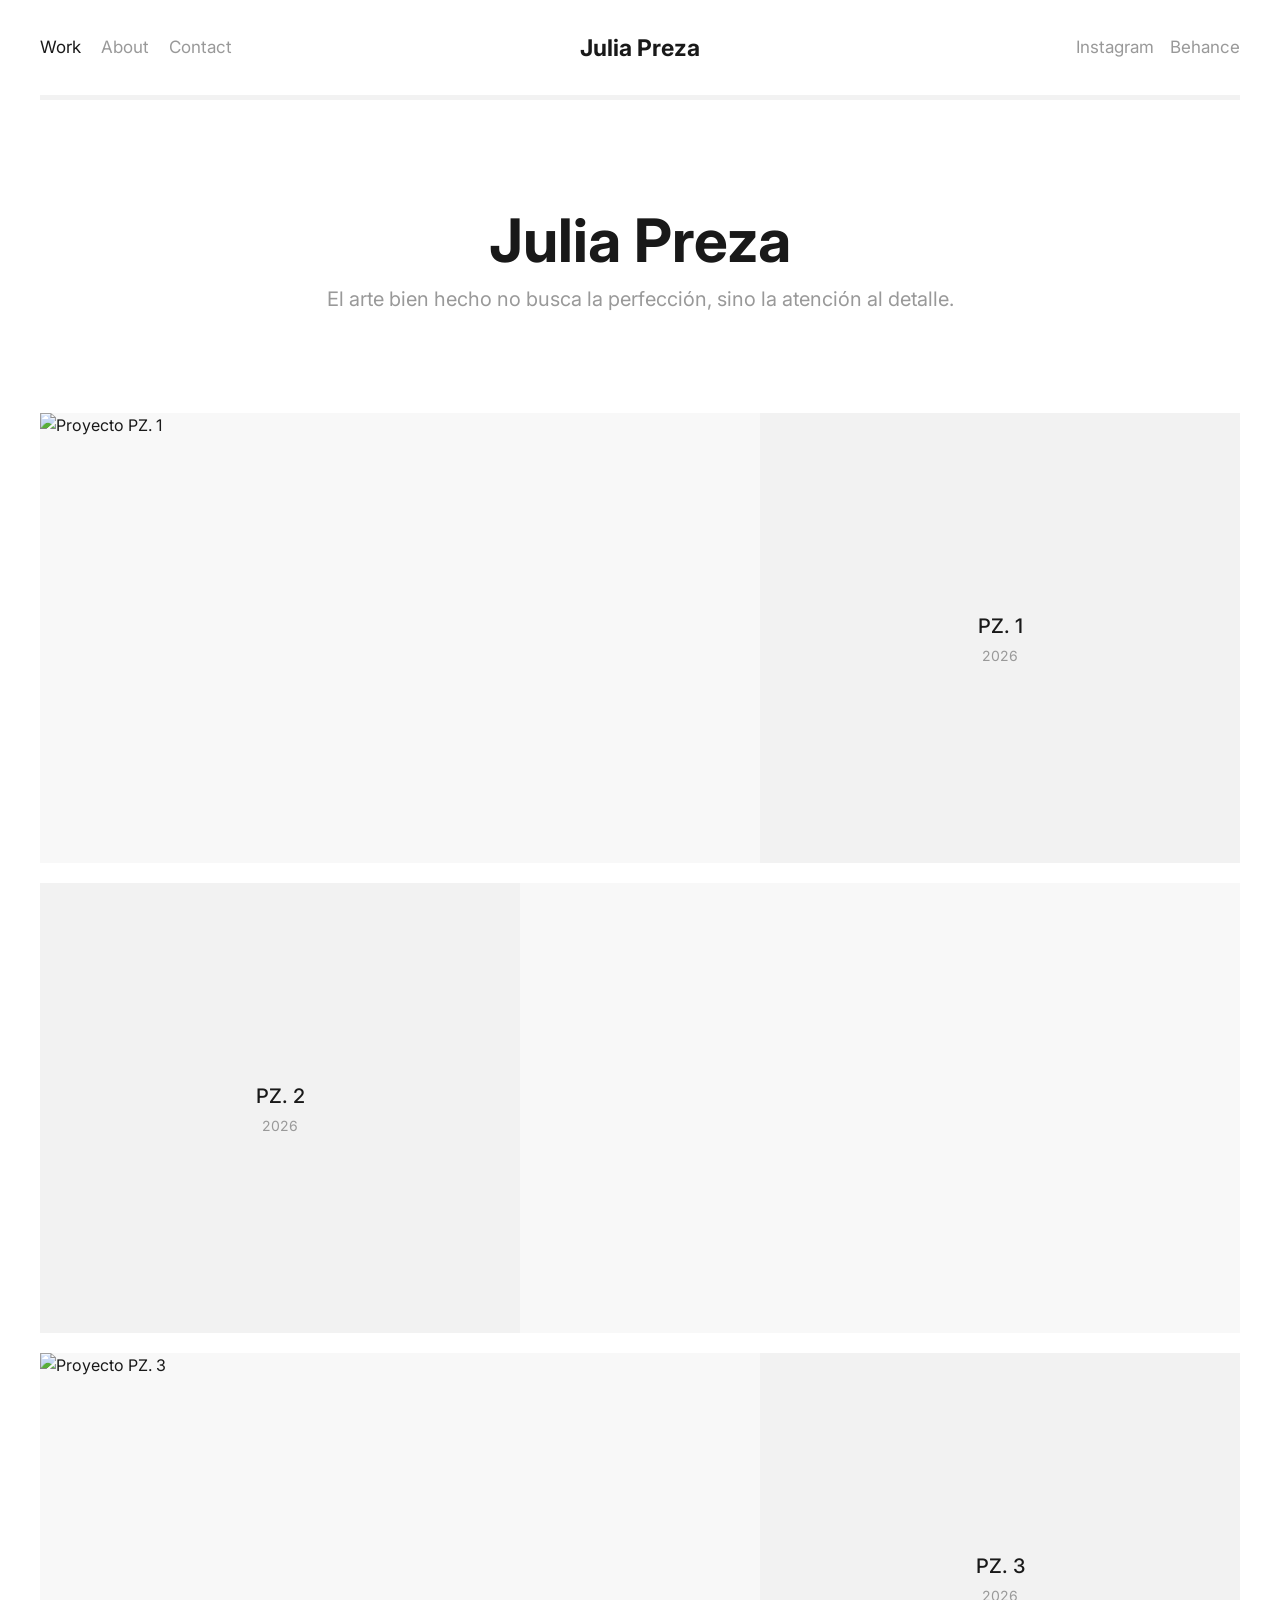
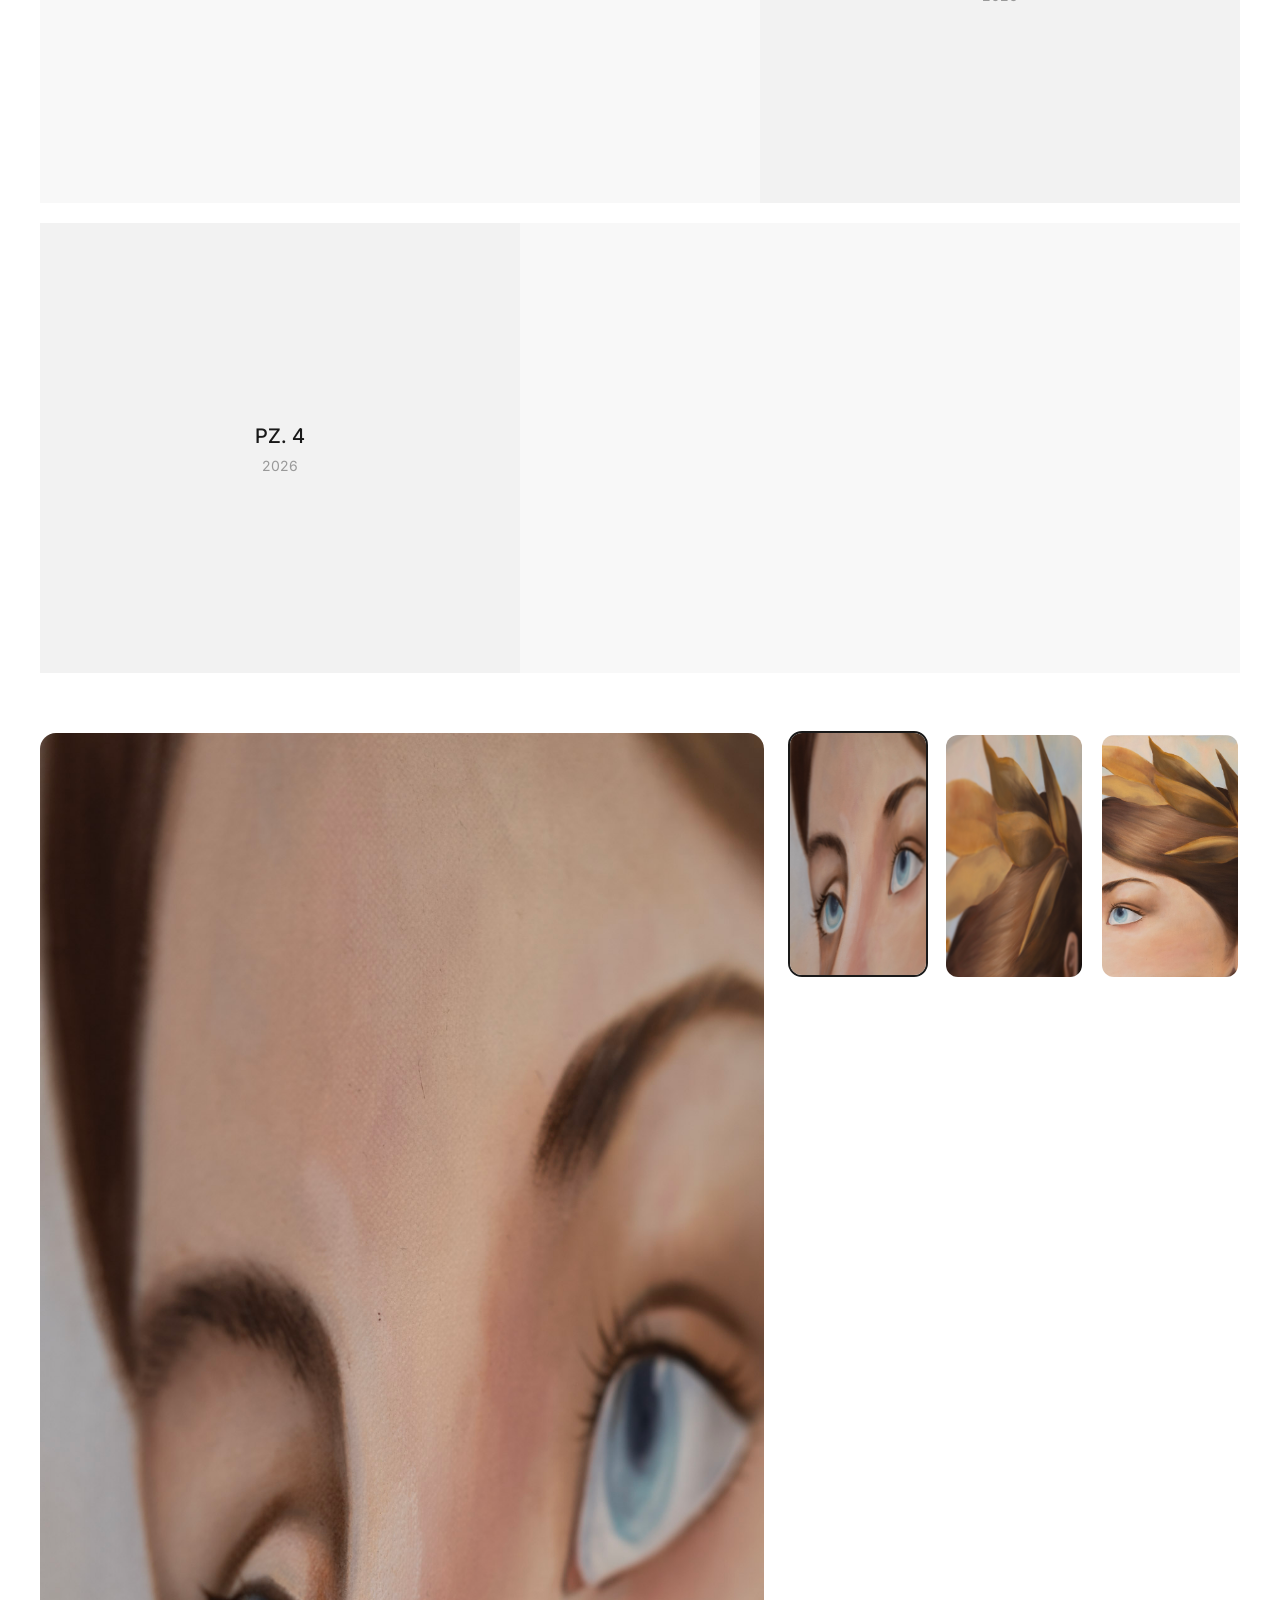
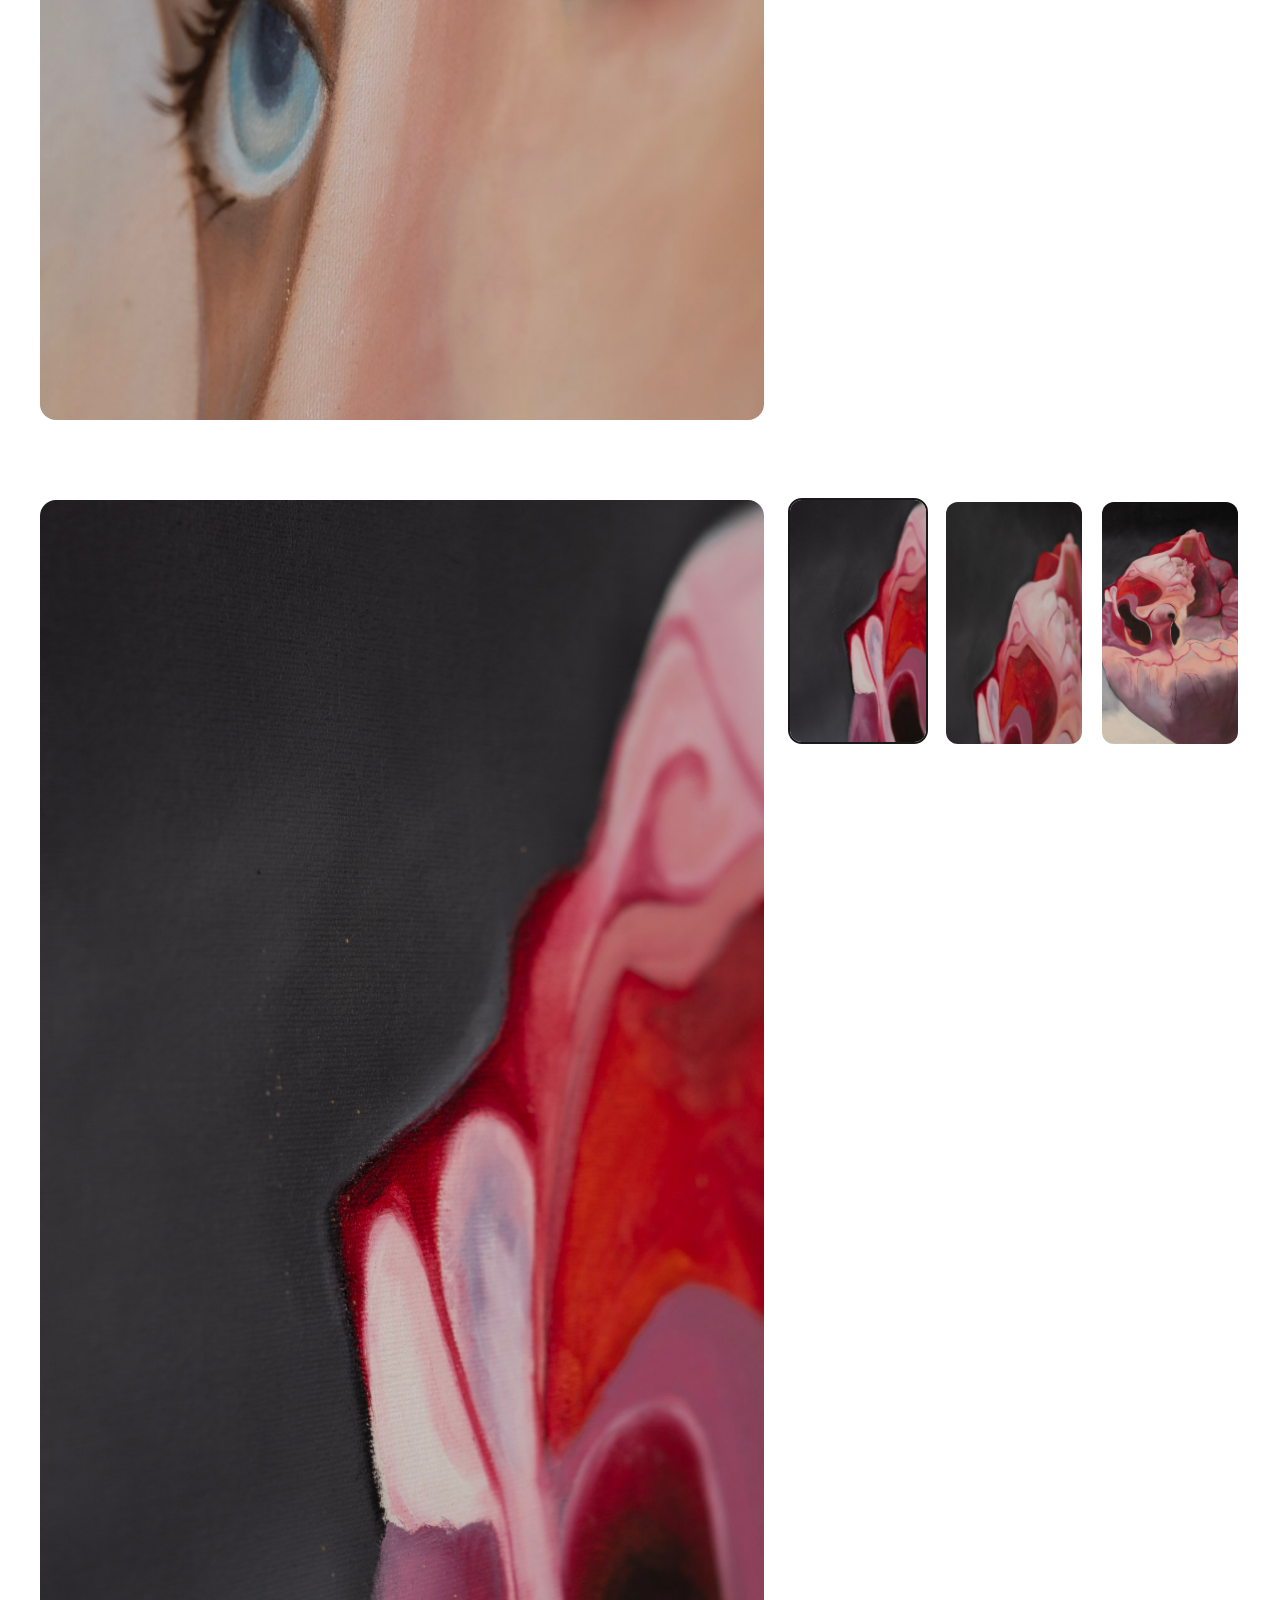
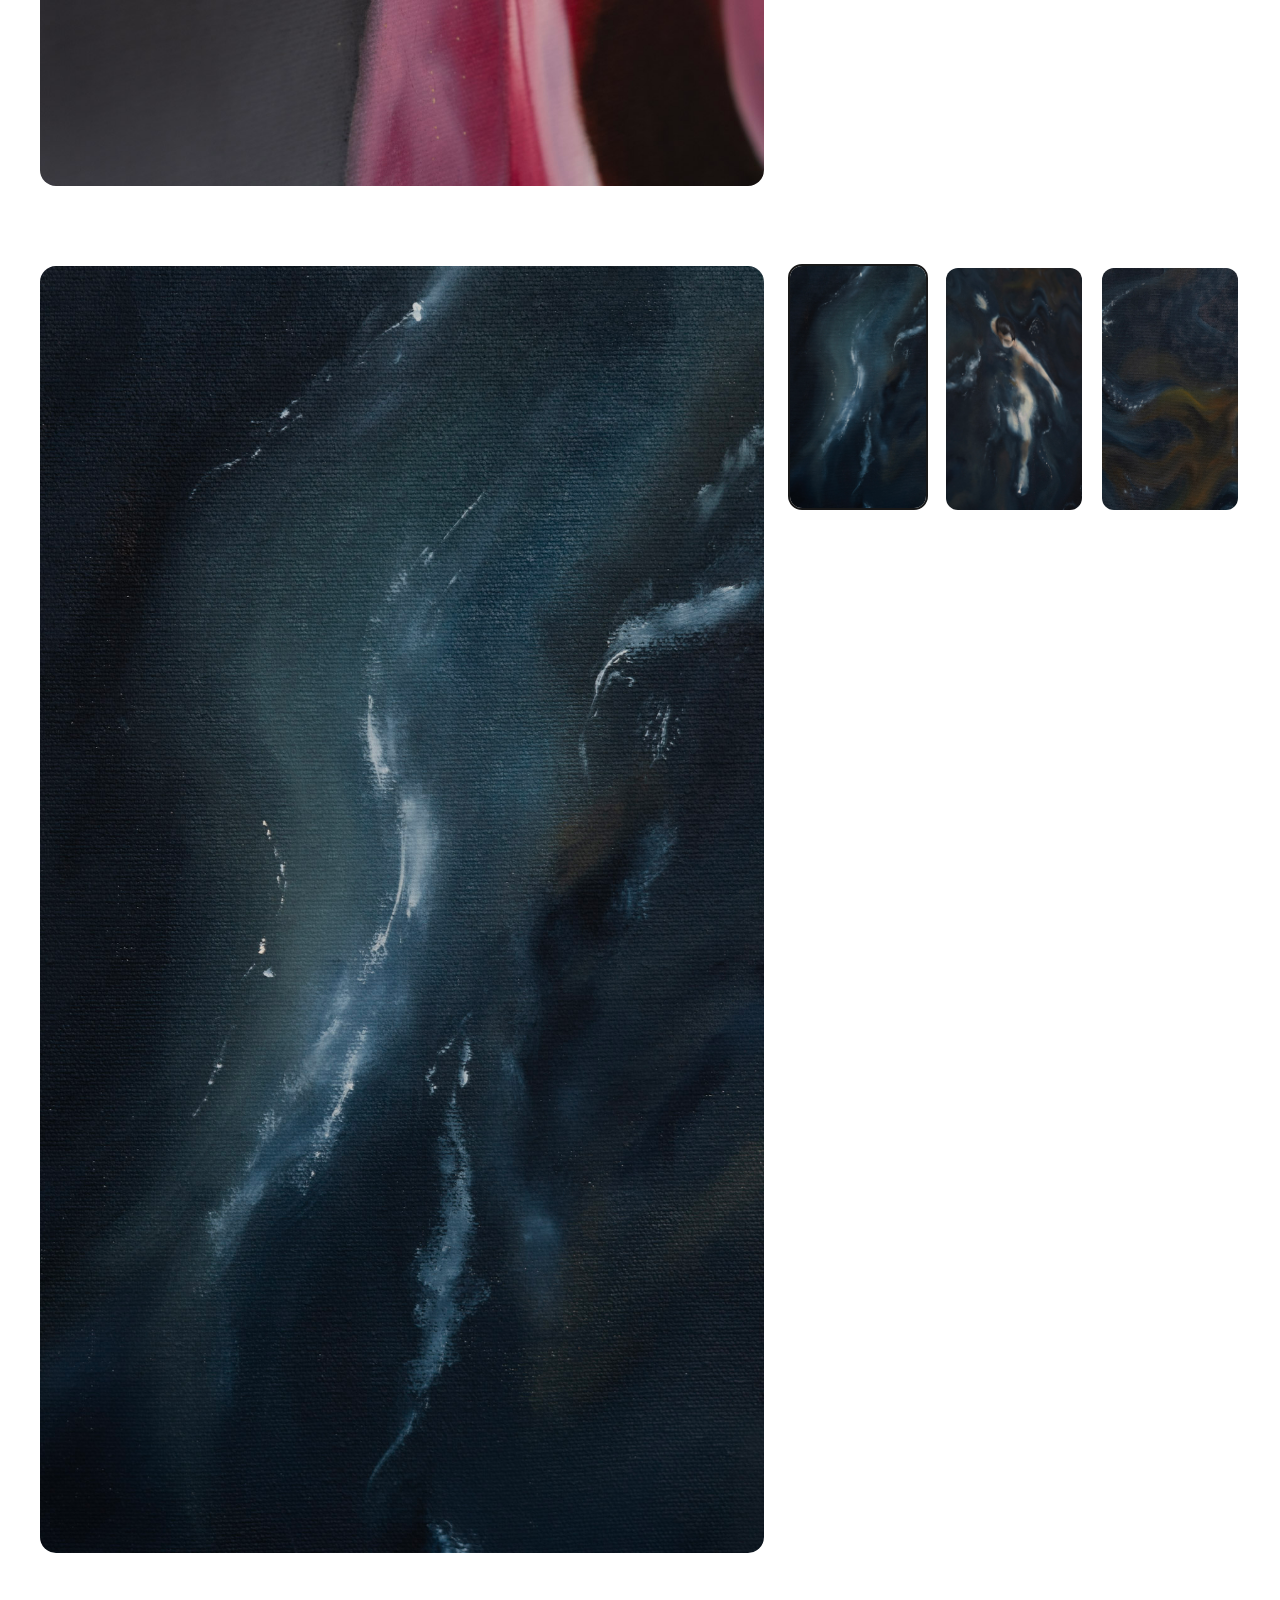
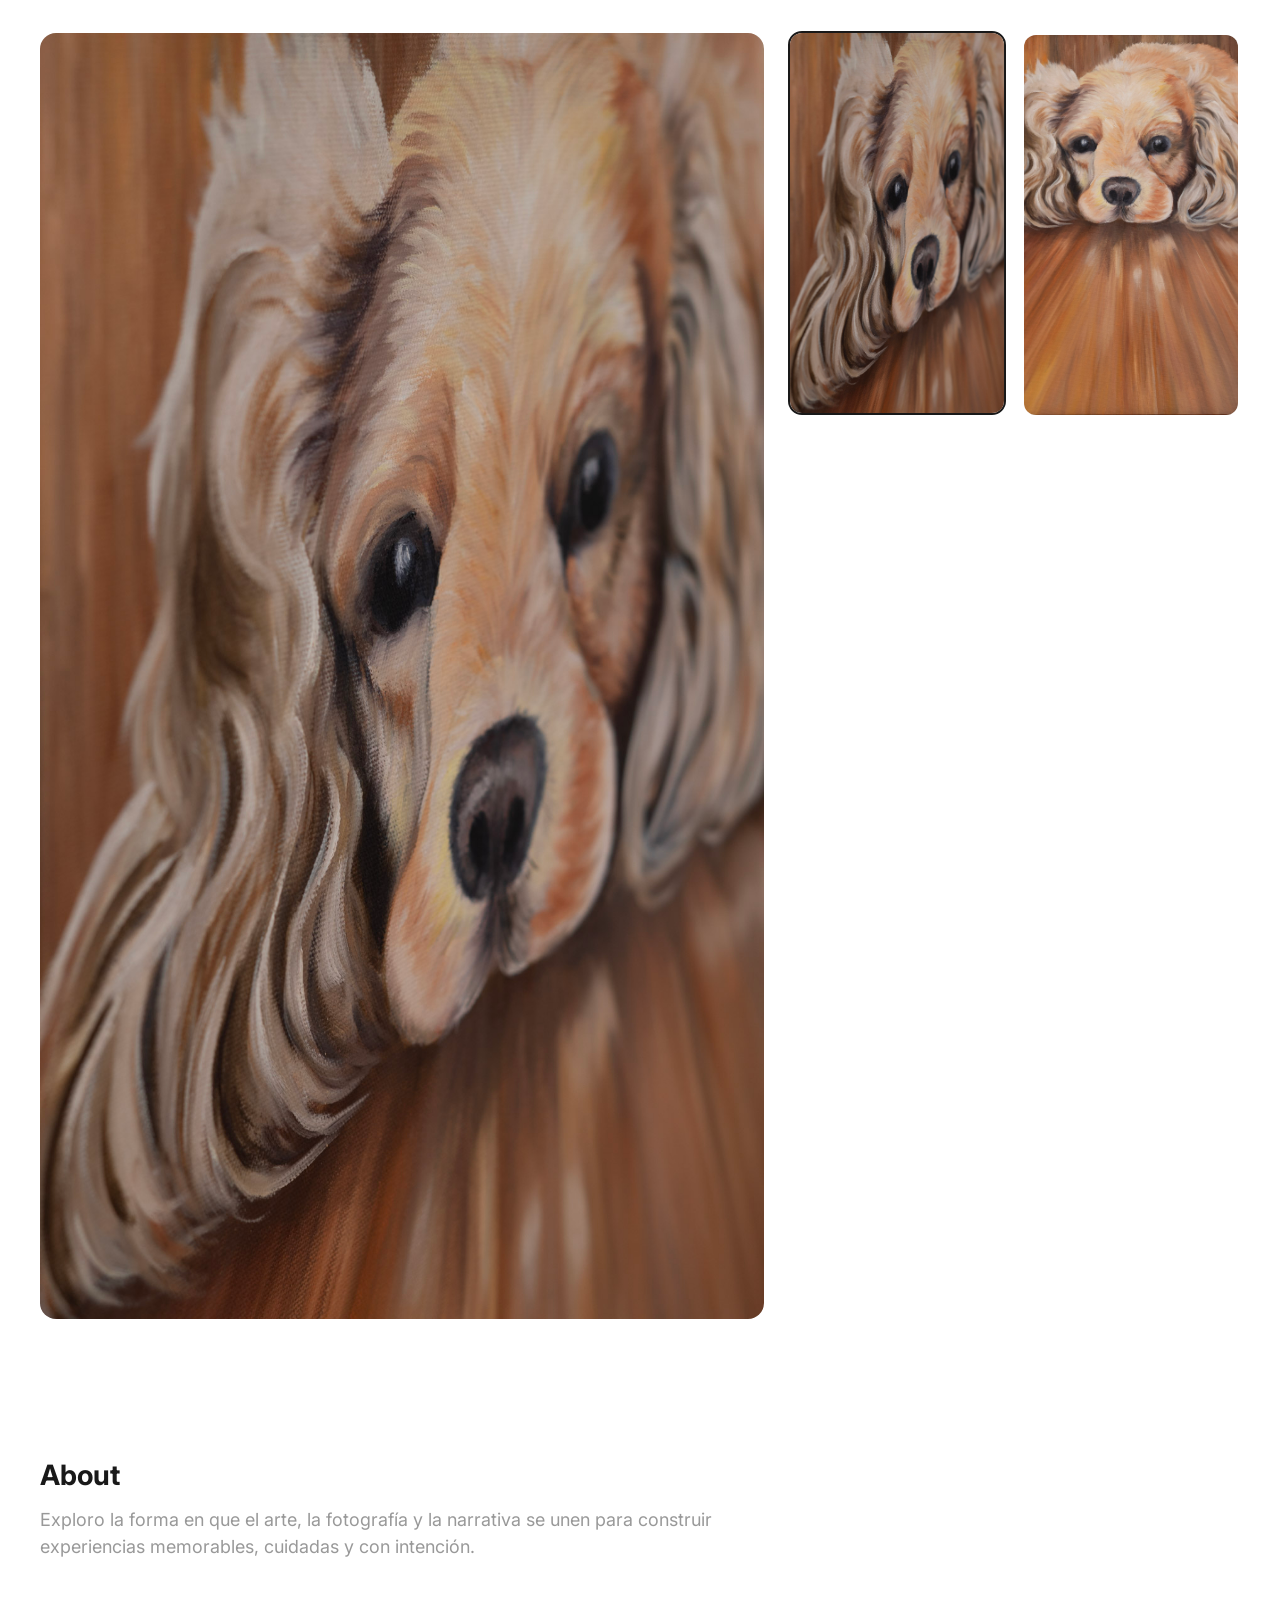
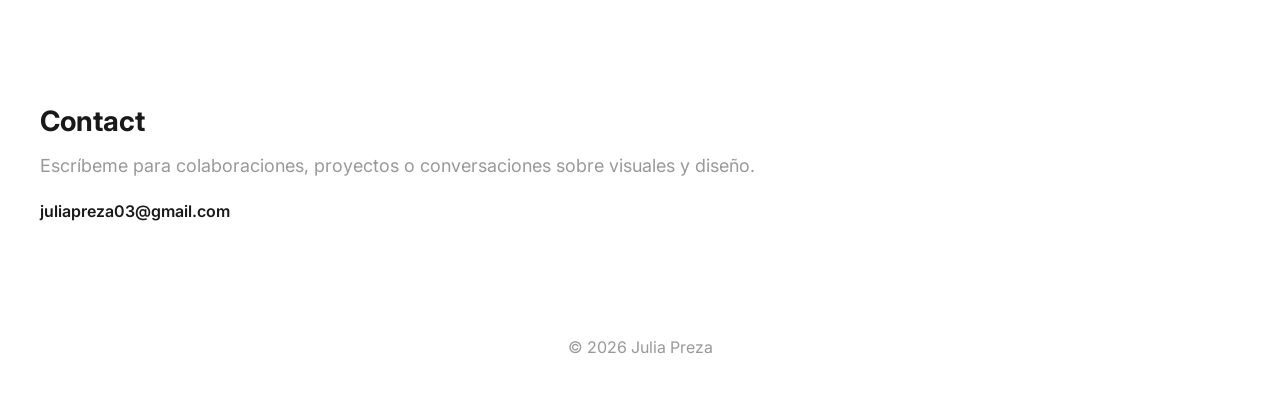
==== commit ee5a4d96: "Enhance project detail sections with thumbnail navigation and improve styles" ====
--- a/index.html
+++ b/index.html
@@ -102,26 +102,68 @@
           </section>
 
           <section class="project-detail" id="detail-pz-1" aria-label="Detalle PZ. 1">
-            <img src="img/1-ey.jpeg" alt="Detalle PZ. 1" loading="lazy" />
-            <img src="img/1-eye.jpeg" alt="Detalle PZ. 1 close-up" loading="lazy" />
-            <img src="img/1-eyes.jpeg" alt="Detalle PZ. 1 textura" loading="lazy" />
+            <div class="project-detail-display">
+              <img src="img/1-ey.jpeg" alt="Detalle PZ. 1" loading="lazy" />
+            </div>
+            <div class="project-detail-thumbs" role="tablist" aria-label="Imágenes secundarias PZ. 1">
+              <button class="project-detail-thumb active" type="button" data-src="img/1-ey.jpeg" data-alt="Detalle PZ. 1" aria-selected="true">
+                <img src="img/1-ey.jpeg" alt="Miniatura PZ. 1" loading="lazy" />
+              </button>
+              <button class="project-detail-thumb" type="button" data-src="img/1-eye.jpeg" data-alt="Detalle PZ. 1 close-up" aria-selected="false">
+                <img src="img/1-eye.jpeg" alt="Miniatura PZ. 1 close-up" loading="lazy" />
+              </button>
+              <button class="project-detail-thumb" type="button" data-src="img/1-eyes.jpeg" data-alt="Detalle PZ. 1 textura" aria-selected="false">
+                <img src="img/1-eyes.jpeg" alt="Miniatura PZ. 1 textura" loading="lazy" />
+              </button>
+            </div>
           </section>
 
           <section class="project-detail" id="detail-pz-2" aria-label="Detalle PZ. 2">
-            <img src="img/2-cor.jpeg" alt="Detalle PZ. 2" loading="lazy" />
-            <img src="img/2-coraa.jpeg" alt="Detalle PZ. 2 close-up" loading="lazy" />
-            <img src="img/2-corazon.jpeg" alt="Detalle PZ. 2 textura" loading="lazy" />
+            <div class="project-detail-display">
+              <img src="img/2-cor.jpeg" alt="Detalle PZ. 2" loading="lazy" />
+            </div>
+            <div class="project-detail-thumbs" role="tablist" aria-label="Imágenes secundarias PZ. 2">
+              <button class="project-detail-thumb active" type="button" data-src="img/2-cor.jpeg" data-alt="Detalle PZ. 2" aria-selected="true">
+                <img src="img/2-cor.jpeg" alt="Miniatura PZ. 2" loading="lazy" />
+              </button>
+              <button class="project-detail-thumb" type="button" data-src="img/2-coraa.jpeg" data-alt="Detalle PZ. 2 close-up" aria-selected="false">
+                <img src="img/2-coraa.jpeg" alt="Miniatura PZ. 2 close-up" loading="lazy" />
+              </button>
+              <button class="project-detail-thumb" type="button" data-src="img/2-corazon.jpeg" data-alt="Detalle PZ. 2 textura" aria-selected="false">
+                <img src="img/2-corazon.jpeg" alt="Miniatura PZ. 2 textura" loading="lazy" />
+              </button>
+            </div>
           </section>
 
           <section class="project-detail" id="detail-pz-3" aria-label="Detalle PZ. 3">
-            <img src="img/3-azul.jpeg" alt="Detalle PZ. 3" loading="lazy" />
-            <img src="img/3-az.jpeg" alt="Detalle PZ. 3 close-up" loading="lazy" />
-            <img src="img/3-azu.jpeg" alt="Detalle PZ. 3 textura" loading="lazy" />
+            <div class="project-detail-display">
+              <img src="img/3-azul.jpeg" alt="Detalle PZ. 3" loading="lazy" />
+            </div>
+            <div class="project-detail-thumbs" role="tablist" aria-label="Imágenes secundarias PZ. 3">
+              <button class="project-detail-thumb active" type="button" data-src="img/3-azul.jpeg" data-alt="Detalle PZ. 3" aria-selected="true">
+                <img src="img/3-azul.jpeg" alt="Miniatura PZ. 3" loading="lazy" />
+              </button>
+              <button class="project-detail-thumb" type="button" data-src="img/3-az.jpeg" data-alt="Detalle PZ. 3 close-up" aria-selected="false">
+                <img src="img/3-az.jpeg" alt="Miniatura PZ. 3 close-up" loading="lazy" />
+              </button>
+              <button class="project-detail-thumb" type="button" data-src="img/3-azu.jpeg" data-alt="Detalle PZ. 3 textura" aria-selected="false">
+                <img src="img/3-azu.jpeg" alt="Miniatura PZ. 3 textura" loading="lazy" />
+              </button>
+            </div>
           </section>
 
           <section class="project-detail" id="detail-pz-4" aria-label="Detalle PZ. 4">
-            <img src="img/4-dog.jpeg" alt="Detalle PZ. 4" loading="lazy" />
-            <img src="img/4-dogg.jpeg" alt="Detalle PZ. 4 close-up" loading="lazy" />
+            <div class="project-detail-display">
+              <img src="img/4-dog.jpeg" alt="Detalle PZ. 4" loading="lazy" />
+            </div>
+            <div class="project-detail-thumbs" role="tablist" aria-label="Imágenes secundarias PZ. 4">
+              <button class="project-detail-thumb active" type="button" data-src="img/4-dog.jpeg" data-alt="Detalle PZ. 4" aria-selected="true">
+                <img src="img/4-dog.jpeg" alt="Miniatura PZ. 4" loading="lazy" />
+              </button>
+              <button class="project-detail-thumb" type="button" data-src="img/4-dogg.jpeg" data-alt="Detalle PZ. 4 close-up" aria-selected="false">
+                <img src="img/4-dogg.jpeg" alt="Miniatura PZ. 4 close-up" loading="lazy" />
+              </button>
+            </div>
           </section>
 
           <!-- Sección sobre la artista -->
--- a/styles.css
+++ b/styles.css
@@ -207,11 +207,11 @@
 
 .project-detail {
   display: grid;
-  gap: 18px;
+  gap: 24px;
   padding: 40px 0;
 }
 
-.project-detail img {
+.project-detail-display img {
   width: 100%;
   height: auto;
   object-fit: cover;
@@ -219,9 +219,47 @@
   cursor: zoom-in;
 }
 
+.project-detail-thumbs {
+  display: grid;
+  gap: 14px;
+  grid-template-columns: repeat(auto-fit, minmax(100px, 1fr));
+}
+
+.project-detail-thumb {
+  border: 2px solid transparent;
+  padding: 0;
+  background: none;
+  cursor: pointer;
+  transition: border-color 0.2s ease, transform 0.2s ease;
+  border-radius: 14px;
+  overflow: hidden;
+}
+
+.project-detail-thumb img {
+  display: block;
+  width: 100%;
+  height: 100%;
+  object-fit: cover;
+}
+
+.project-detail-thumb.active,
+.project-detail-thumb:hover {
+  border-color: var(--text);
+  transform: translateY(-2px);
+}
+
+.project-detail-thumb[aria-selected="true"] {
+  border-color: var(--text);
+}
+
 @media (min-width: 860px) {
   .project-detail {
-    grid-template-columns: repeat(2, minmax(0, 1fr));
+    grid-template-columns: 1.6fr 1fr;
+    align-items: start;
+  }
+
+  .project-detail-thumbs {
+    gap: 16px;
   }
 }
 
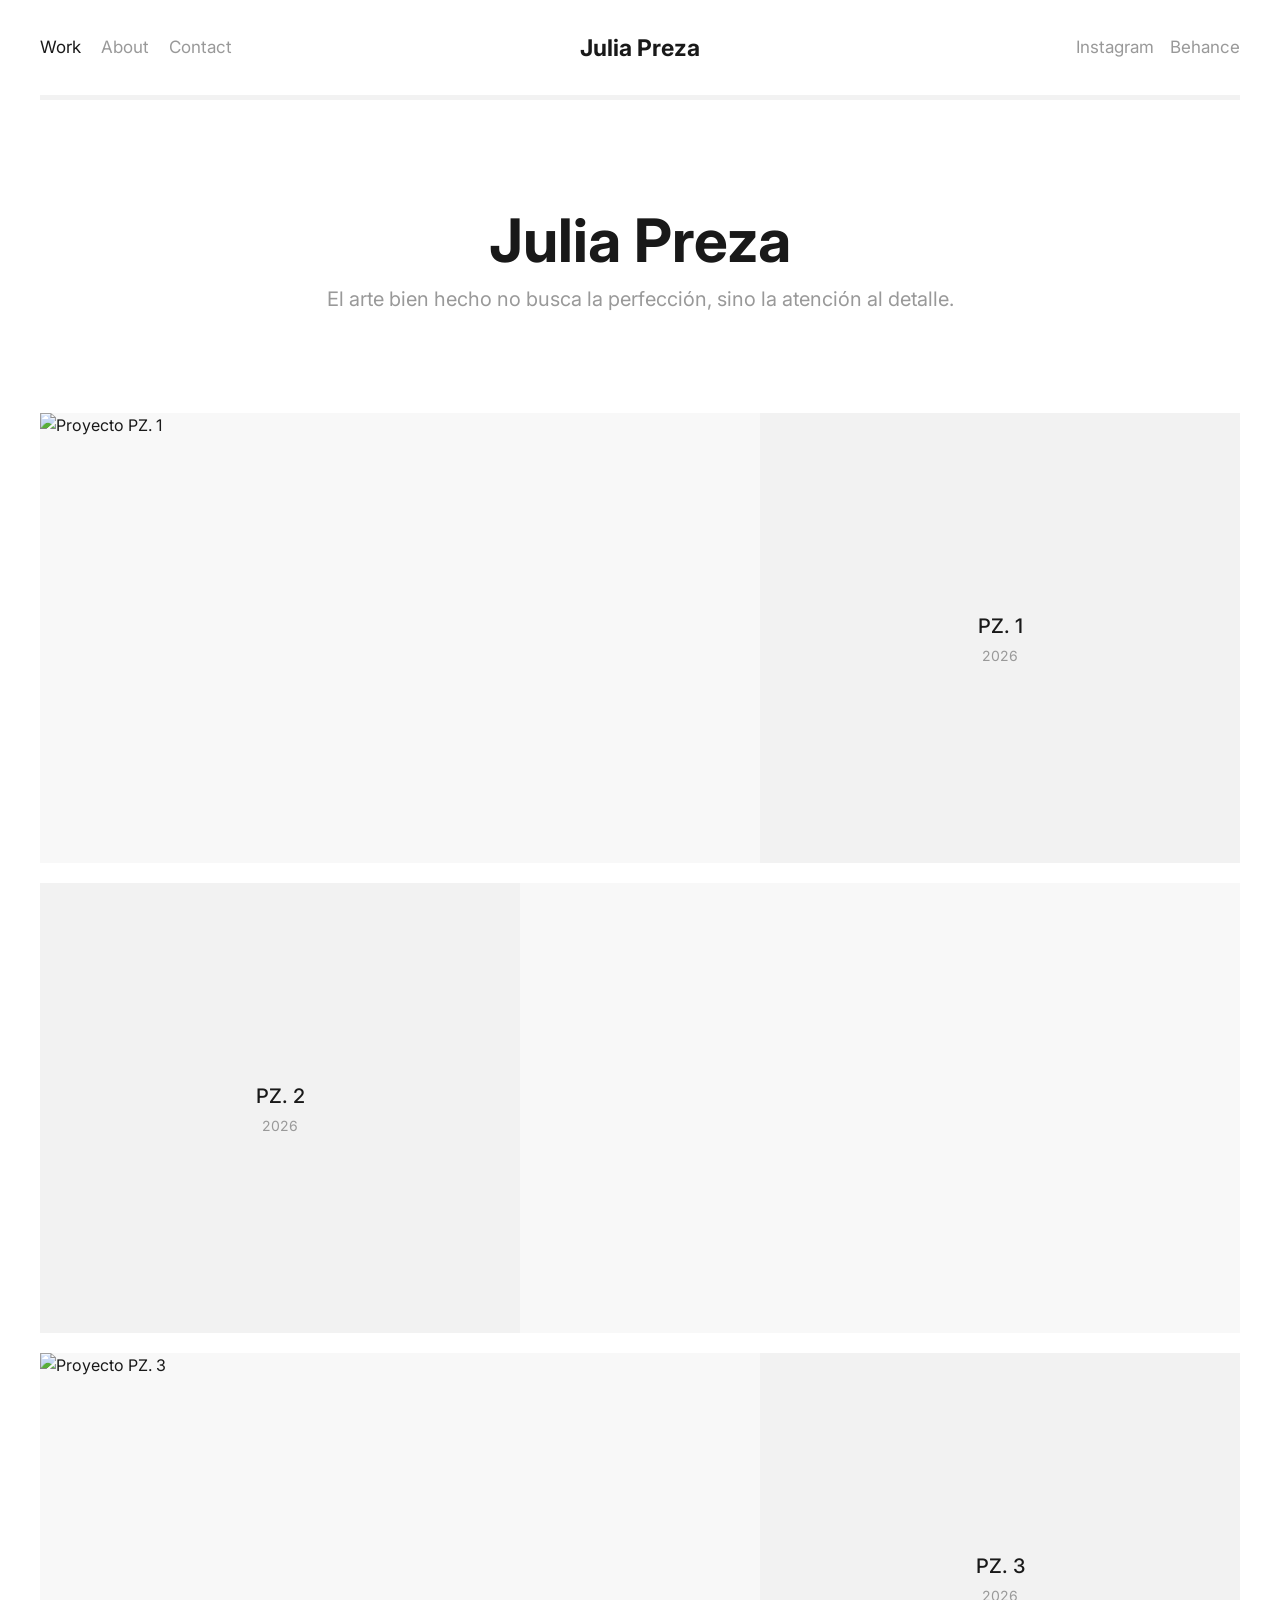
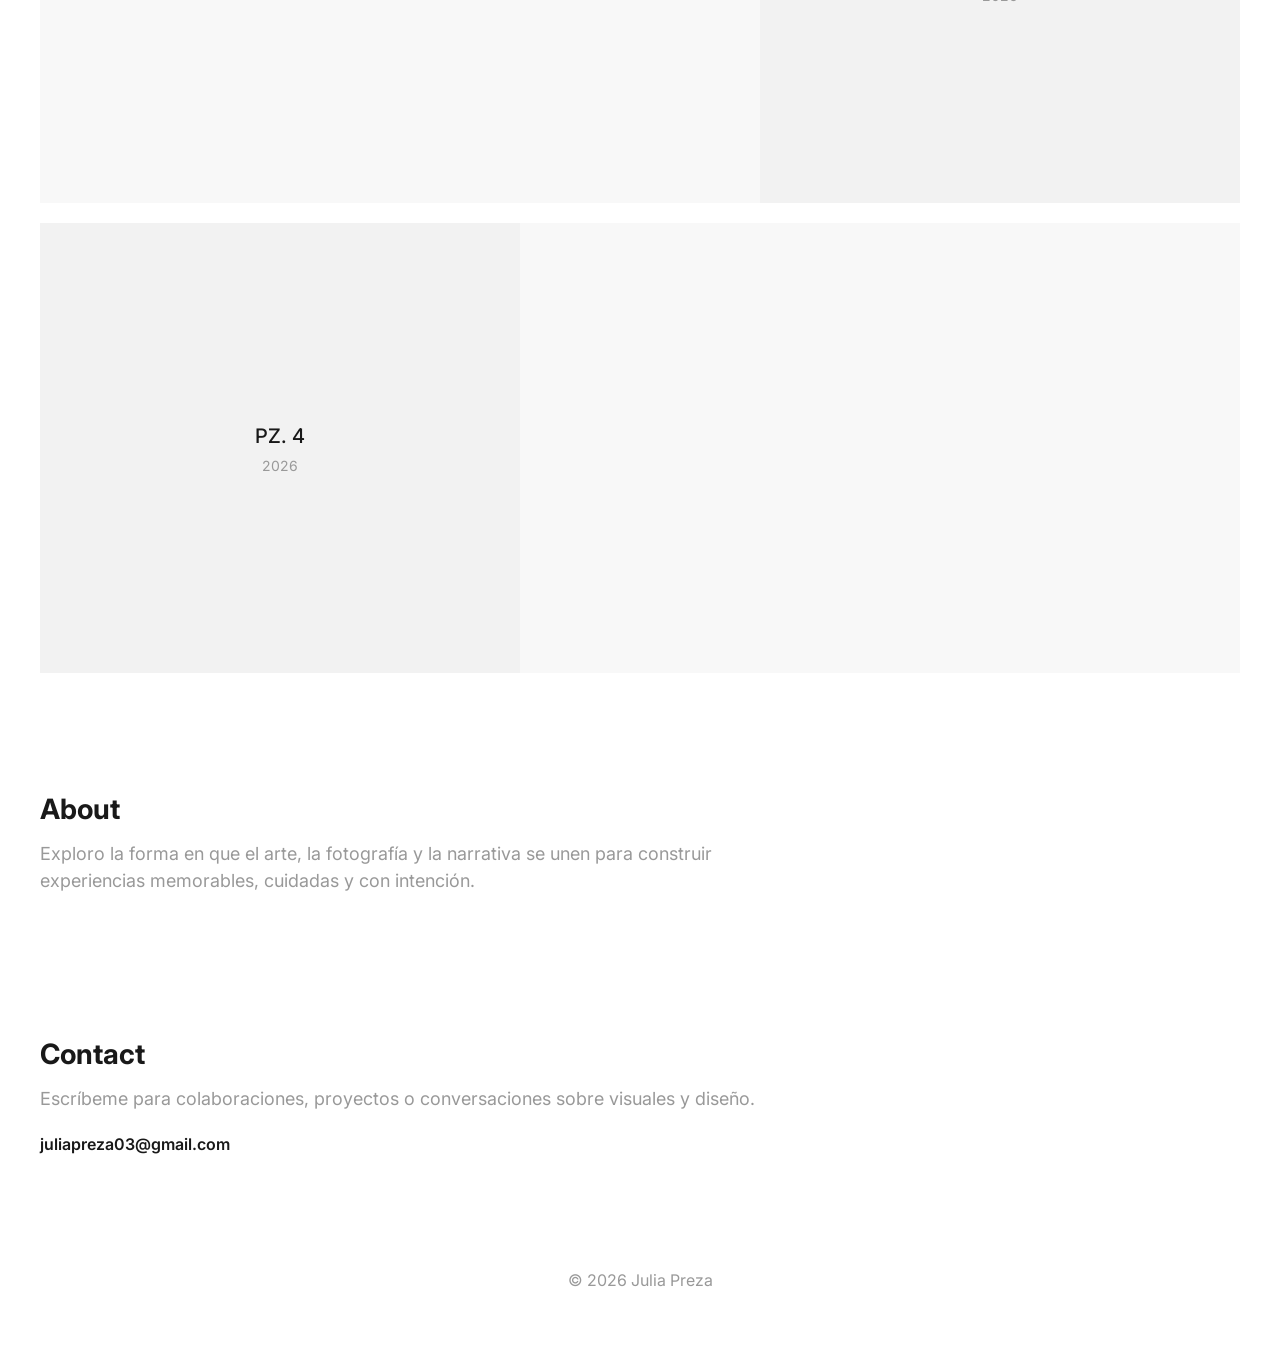
==== commit d07df5d8: "Implement lightbox feature for project images and refactor project detail sections" ====
--- a/index.html
+++ b/index.html
@@ -9,6 +9,7 @@
     <link rel="preconnect" href="https://fonts.gstatic.com" crossorigin />
     <link href="https://fonts.googleapis.com/css2?family=Inter:wght@400;500;700&display=swap" rel="stylesheet" />
     <link rel="stylesheet" href="styles.css" />
+    <link rel="stylesheet" href="https://cdn.jsdelivr.net/npm/lightgallery@2.8.0/css/lightgallery-bundle.min.css" />
   </head>
   <body>
     <div class="site-wrap">
@@ -101,71 +102,6 @@
             </a>
           </section>
 
-          <section class="project-detail" id="detail-pz-1" aria-label="Detalle PZ. 1">
-            <div class="project-detail-display">
-              <img src="img/1-ey.jpeg" alt="Detalle PZ. 1" loading="lazy" />
-            </div>
-            <div class="project-detail-thumbs" role="tablist" aria-label="Imágenes secundarias PZ. 1">
-              <button class="project-detail-thumb active" type="button" data-src="img/1-ey.jpeg" data-alt="Detalle PZ. 1" aria-selected="true">
-                <img src="img/1-ey.jpeg" alt="Miniatura PZ. 1" loading="lazy" />
-              </button>
-              <button class="project-detail-thumb" type="button" data-src="img/1-eye.jpeg" data-alt="Detalle PZ. 1 close-up" aria-selected="false">
-                <img src="img/1-eye.jpeg" alt="Miniatura PZ. 1 close-up" loading="lazy" />
-              </button>
-              <button class="project-detail-thumb" type="button" data-src="img/1-eyes.jpeg" data-alt="Detalle PZ. 1 textura" aria-selected="false">
-                <img src="img/1-eyes.jpeg" alt="Miniatura PZ. 1 textura" loading="lazy" />
-              </button>
-            </div>
-          </section>
-
-          <section class="project-detail" id="detail-pz-2" aria-label="Detalle PZ. 2">
-            <div class="project-detail-display">
-              <img src="img/2-cor.jpeg" alt="Detalle PZ. 2" loading="lazy" />
-            </div>
-            <div class="project-detail-thumbs" role="tablist" aria-label="Imágenes secundarias PZ. 2">
-              <button class="project-detail-thumb active" type="button" data-src="img/2-cor.jpeg" data-alt="Detalle PZ. 2" aria-selected="true">
-                <img src="img/2-cor.jpeg" alt="Miniatura PZ. 2" loading="lazy" />
-              </button>
-              <button class="project-detail-thumb" type="button" data-src="img/2-coraa.jpeg" data-alt="Detalle PZ. 2 close-up" aria-selected="false">
-                <img src="img/2-coraa.jpeg" alt="Miniatura PZ. 2 close-up" loading="lazy" />
-              </button>
-              <button class="project-detail-thumb" type="button" data-src="img/2-corazon.jpeg" data-alt="Detalle PZ. 2 textura" aria-selected="false">
-                <img src="img/2-corazon.jpeg" alt="Miniatura PZ. 2 textura" loading="lazy" />
-              </button>
-            </div>
-          </section>
-
-          <section class="project-detail" id="detail-pz-3" aria-label="Detalle PZ. 3">
-            <div class="project-detail-display">
-              <img src="img/3-azul.jpeg" alt="Detalle PZ. 3" loading="lazy" />
-            </div>
-            <div class="project-detail-thumbs" role="tablist" aria-label="Imágenes secundarias PZ. 3">
-              <button class="project-detail-thumb active" type="button" data-src="img/3-azul.jpeg" data-alt="Detalle PZ. 3" aria-selected="true">
-                <img src="img/3-azul.jpeg" alt="Miniatura PZ. 3" loading="lazy" />
-              </button>
-              <button class="project-detail-thumb" type="button" data-src="img/3-az.jpeg" data-alt="Detalle PZ. 3 close-up" aria-selected="false">
-                <img src="img/3-az.jpeg" alt="Miniatura PZ. 3 close-up" loading="lazy" />
-              </button>
-              <button class="project-detail-thumb" type="button" data-src="img/3-azu.jpeg" data-alt="Detalle PZ. 3 textura" aria-selected="false">
-                <img src="img/3-azu.jpeg" alt="Miniatura PZ. 3 textura" loading="lazy" />
-              </button>
-            </div>
-          </section>
-
-          <section class="project-detail" id="detail-pz-4" aria-label="Detalle PZ. 4">
-            <div class="project-detail-display">
-              <img src="img/4-dog.jpeg" alt="Detalle PZ. 4" loading="lazy" />
-            </div>
-            <div class="project-detail-thumbs" role="tablist" aria-label="Imágenes secundarias PZ. 4">
-              <button class="project-detail-thumb active" type="button" data-src="img/4-dog.jpeg" data-alt="Detalle PZ. 4" aria-selected="true">
-                <img src="img/4-dog.jpeg" alt="Miniatura PZ. 4" loading="lazy" />
-              </button>
-              <button class="project-detail-thumb" type="button" data-src="img/4-dogg.jpeg" data-alt="Detalle PZ. 4 close-up" aria-selected="false">
-                <img src="img/4-dogg.jpeg" alt="Miniatura PZ. 4 close-up" loading="lazy" />
-              </button>
-            </div>
-          </section>
-
           <!-- Sección sobre la artista -->
           <section class="about" id="about">
             <h2>About</h2>
@@ -184,10 +120,74 @@
         </footer>
       </div>
     </div>
-    <div class="lightbox-overlay" role="dialog" aria-modal="true" aria-label="Imagen ampliada">
-      <img src="" alt="" />
-      <button class="lightbox-close" aria-label="Cerrar imagen">×</button>
+    <div class="project-modal" id="detail-pz-1" aria-hidden="true">
+      <div class="project-modal-content">
+        <button class="modal-close" aria-label="Cerrar galería">×</button>
+        <div class="project-gallery" id="gallery-pz-1">
+          <a href="img/1-ey.jpeg">
+            <img src="img/1-ey.jpeg" alt="Detalle PZ. 1" loading="lazy" />
+          </a>
+          <a href="img/1-eye.jpeg">
+            <img src="img/1-eye.jpeg" alt="Detalle PZ. 1 close-up" loading="lazy" />
+          </a>
+          <a href="img/1-eyes.jpeg">
+            <img src="img/1-eyes.jpeg" alt="Detalle PZ. 1 textura" loading="lazy" />
+          </a>
+        </div>
+      </div>
     </div>
+
+    <div class="project-modal" id="detail-pz-2" aria-hidden="true">
+      <div class="project-modal-content">
+        <button class="modal-close" aria-label="Cerrar galería">×</button>
+        <div class="project-gallery" id="gallery-pz-2">
+          <a href="img/2-cor.jpeg">
+            <img src="img/2-cor.jpeg" alt="Detalle PZ. 2" loading="lazy" />
+          </a>
+          <a href="img/2-coraa.jpeg">
+            <img src="img/2-coraa.jpeg" alt="Detalle PZ. 2 close-up" loading="lazy" />
+          </a>
+          <a href="img/2-corazon.jpeg">
+            <img src="img/2-corazon.jpeg" alt="Detalle PZ. 2 textura" loading="lazy" />
+          </a>
+        </div>
+      </div>
+    </div>
+
+    <div class="project-modal" id="detail-pz-3" aria-hidden="true">
+      <div class="project-modal-content">
+        <button class="modal-close" aria-label="Cerrar galería">×</button>
+        <div class="project-gallery" id="gallery-pz-3">
+          <a href="img/3-azul.jpeg">
+            <img src="img/3-azul.jpeg" alt="Detalle PZ. 3" loading="lazy" />
+          </a>
+          <a href="img/3-az.jpeg">
+            <img src="img/3-az.jpeg" alt="Detalle PZ. 3 close-up" loading="lazy" />
+          </a>
+          <a href="img/3-azu.jpeg">
+            <img src="img/3-azu.jpeg" alt="Detalle PZ. 3 textura" loading="lazy" />
+          </a>
+        </div>
+      </div>
+    </div>
+
+    <div class="project-modal" id="detail-pz-4" aria-hidden="true">
+      <div class="project-modal-content">
+        <button class="modal-close" aria-label="Cerrar galería">×</button>
+        <div class="project-gallery" id="gallery-pz-4">
+          <a href="img/4-dog.jpeg">
+            <img src="img/4-dog.jpeg" alt="Detalle PZ. 4" loading="lazy" />
+          </a>
+          <a href="img/4-dogg.jpeg">
+            <img src="img/4-dogg.jpeg" alt="Detalle PZ. 4 close-up" loading="lazy" />
+          </a>
+        </div>
+      </div>
+    </div>
+
+    <script src="https://cdn.jsdelivr.net/npm/lightgallery@2.8.0/lightgallery.umd.min.js"></script>
+    <script src="https://cdn.jsdelivr.net/npm/lightgallery@2.8.0/plugins/zoom/lg-zoom.umd.min.js"></script>
+    <script src="https://cdn.jsdelivr.net/npm/lightgallery@2.8.0/plugins/thumbnail/lg-thumbnail.umd.min.js"></script>
     <script src="script.js"></script>
   </body>
 </html>
--- a/styles.css
+++ b/styles.css
@@ -205,18 +205,68 @@
   background: var(--overlay);
 }
 
-.project-detail {
+.project-modal {
+  position: fixed;
+  inset: 0;
+  display: none;
+  align-items: center;
+  justify-content: center;
+  background: rgba(0, 0, 0, 0.85);
+  padding: 24px;
+  z-index: 1000;
+}
+
+.project-modal.active {
+  display: flex;
+}
+
+.project-modal-content {
+  position: relative;
+  width: min(1100px, 100%);
+  max-height: 95vh;
+  overflow: hidden;
+  background: #111;
+  border-radius: 20px;
+  padding: 20px;
+}
+
+.project-gallery {
   display: grid;
-  gap: 24px;
-  padding: 40px 0;
-}
-
-.project-detail-display img {
+  gap: 16px;
+}
+
+.project-gallery a {
+  display: block;
+}
+
+.project-gallery img {
   width: 100%;
   height: auto;
-  object-fit: cover;
   border-radius: 16px;
-  cursor: zoom-in;
+  display: block;
+}
+
+.modal-close {
+  position: absolute;
+  top: 16px;
+  right: 16px;
+  width: 44px;
+  height: 44px;
+  border: none;
+  border-radius: 50%;
+  background: rgba(255, 255, 255, 0.95);
+  color: #111;
+  font-size: 26px;
+  cursor: pointer;
+  z-index: 1;
+}
+
+@media (max-width: 860px) {
+  .project-modal-content {
+    width: 100%;
+    max-height: 90vh;
+    padding: 16px;
+  }
 }
 
 .project-detail-thumbs {
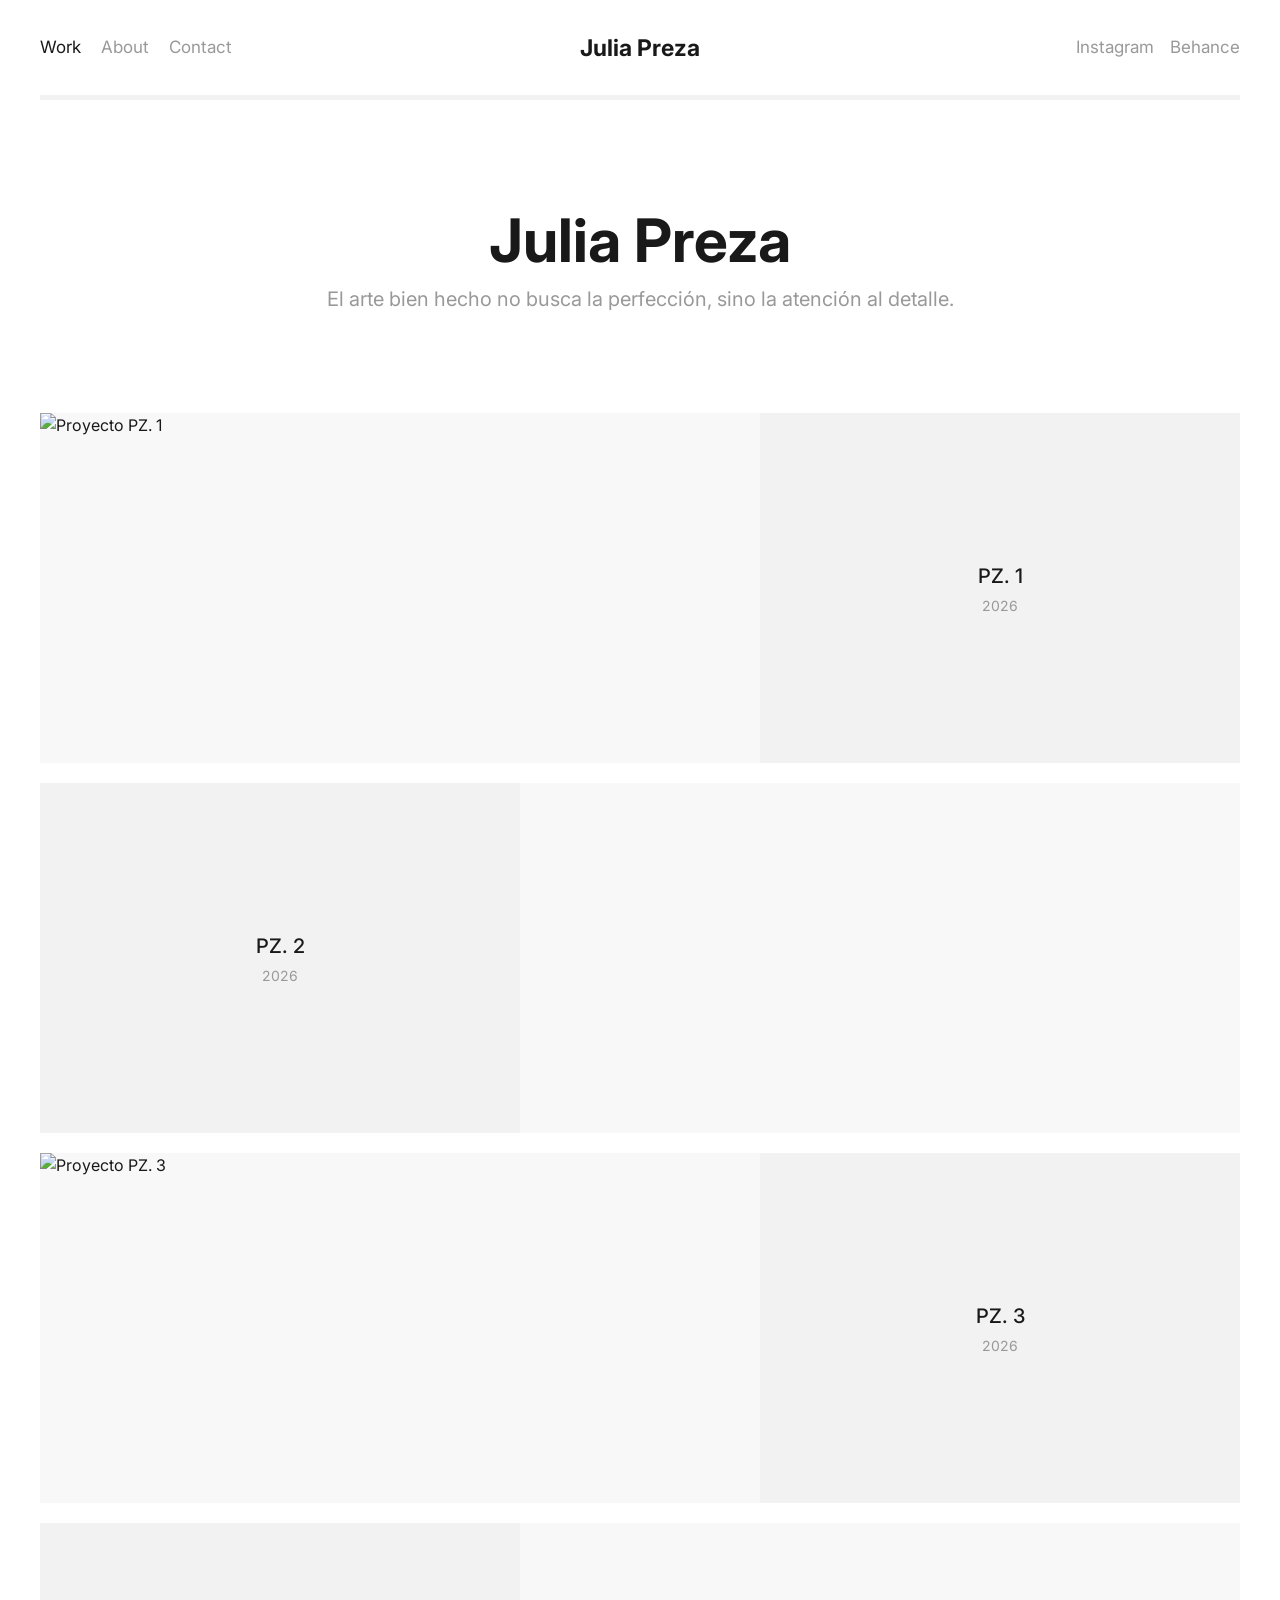
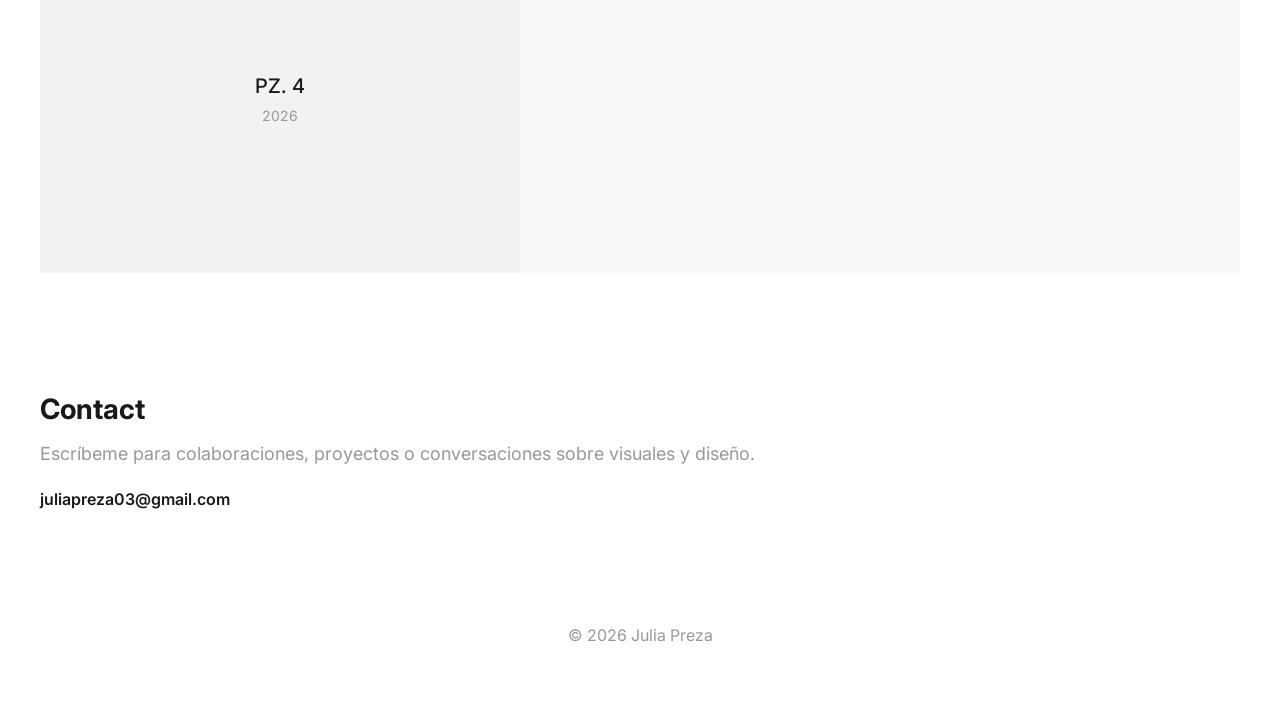
==== commit bde530ba: "Add about page and associated image for portfolio" ====
--- a/index.html
+++ b/index.html
@@ -9,7 +9,6 @@
     <link rel="preconnect" href="https://fonts.gstatic.com" crossorigin />
     <link href="https://fonts.googleapis.com/css2?family=Inter:wght@400;500;700&display=swap" rel="stylesheet" />
     <link rel="stylesheet" href="styles.css" />
-    <link rel="stylesheet" href="https://cdn.jsdelivr.net/npm/lightgallery@2.8.0/css/lightgallery-bundle.min.css" />
   </head>
   <body>
     <div class="site-wrap">
@@ -17,7 +16,7 @@
         <header class="site-header">
           <nav class="nav-container" aria-label="Navegación principal">
             <div class="gallery-title"><a href="#work" class="active">Work</a></div>
-            <div class="page-title"><a href="#about">About</a></div>
+            <div class="page-title"><a href="about.html">About</a></div>
             <div class="page-title"><a href="#contact">Contact</a></div>
           </nav>
 
@@ -45,7 +44,7 @@
         <main>
           <!-- Sección de proyectos -->
           <section class="project-covers" aria-label="Proyectos">
-            <a class="project-cover" href="#detail-pz-1">
+            <a class="project-cover" href="detail-pz-1.html">
               <div class="cover-image-wrap">
                 <img src="https://cdn.myportfolio.com/36b75f8e-5cdc-400c-8d05-cd23e837e741/2e971986-6139-4d06-9318-5b49dd48f745_car_4x3.jpg?h=777918b309bacc669c095e3d21db660d" alt="Proyecto PZ. 1" loading="lazy" />
               </div>
@@ -59,7 +58,7 @@
               </div>
             </a>
 
-            <a class="project-cover" href="#detail-pz-2">
+            <a class="project-cover" href="detail-pz-2.html">
               <div class="cover-image-wrap">
                 <img src="https://cdn.myportfolio.com/36b75f8e-5cdc-400c-8d05-cd23e837e741/5c016f44-02e2-466a-bc9d-a7a60002715f_car_4x3.jpg?h=f9c8cee0ea56babdea548aa908f24233" alt="Proyecto PZ. 2" loading="lazy" />
               </div>
@@ -73,7 +72,7 @@
               </div>
             </a>
 
-            <a class="project-cover" href="#detail-pz-3">
+            <a class="project-cover" href="detail-pz-3.html">
               <div class="cover-image-wrap">
                 <img src="https://cdn.myportfolio.com/36b75f8e-5cdc-400c-8d05-cd23e837e741/04d94e0a-0a4c-41d5-a151-a448394e6f86_car_4x3.jpg?h=3377649be5111cdc5f2b9792ca36edb1" alt="Proyecto PZ. 3" loading="lazy" />
               </div>
@@ -87,7 +86,7 @@
               </div>
             </a>
 
-            <a class="project-cover" href="#detail-pz-4">
+            <a class="project-cover" href="detail-pz-4.html">
               <div class="cover-image-wrap">
                 <img src="https://cdn.myportfolio.com/36b75f8e-5cdc-400c-8d05-cd23e837e741/735c4361-3a95-4d08-b545-0ef545b0d222_car_4x3.jpg?h=9270d0e8a279a635226e8836dc4670f4" alt="Proyecto PZ. 4" loading="lazy" />
               </div>
@@ -103,11 +102,6 @@
           </section>
 
           <!-- Sección sobre la artista -->
-          <section class="about" id="about">
-            <h2>About</h2>
-            <p>Exploro la forma en que el arte, la fotografía y la narrativa se unen para construir experiencias memorables, cuidadas y con intención.</p>
-          </section>
-
           <section class="contact" id="contact">
             <h2>Contact</h2>
             <p>Escríbeme para colaboraciones, proyectos o conversaciones sobre visuales y diseño.</p>
@@ -120,74 +114,6 @@
         </footer>
       </div>
     </div>
-    <div class="project-modal" id="detail-pz-1" aria-hidden="true">
-      <div class="project-modal-content">
-        <button class="modal-close" aria-label="Cerrar galería">×</button>
-        <div class="project-gallery" id="gallery-pz-1">
-          <a href="img/1-ey.jpeg">
-            <img src="img/1-ey.jpeg" alt="Detalle PZ. 1" loading="lazy" />
-          </a>
-          <a href="img/1-eye.jpeg">
-            <img src="img/1-eye.jpeg" alt="Detalle PZ. 1 close-up" loading="lazy" />
-          </a>
-          <a href="img/1-eyes.jpeg">
-            <img src="img/1-eyes.jpeg" alt="Detalle PZ. 1 textura" loading="lazy" />
-          </a>
-        </div>
-      </div>
-    </div>
-
-    <div class="project-modal" id="detail-pz-2" aria-hidden="true">
-      <div class="project-modal-content">
-        <button class="modal-close" aria-label="Cerrar galería">×</button>
-        <div class="project-gallery" id="gallery-pz-2">
-          <a href="img/2-cor.jpeg">
-            <img src="img/2-cor.jpeg" alt="Detalle PZ. 2" loading="lazy" />
-          </a>
-          <a href="img/2-coraa.jpeg">
-            <img src="img/2-coraa.jpeg" alt="Detalle PZ. 2 close-up" loading="lazy" />
-          </a>
-          <a href="img/2-corazon.jpeg">
-            <img src="img/2-corazon.jpeg" alt="Detalle PZ. 2 textura" loading="lazy" />
-          </a>
-        </div>
-      </div>
-    </div>
-
-    <div class="project-modal" id="detail-pz-3" aria-hidden="true">
-      <div class="project-modal-content">
-        <button class="modal-close" aria-label="Cerrar galería">×</button>
-        <div class="project-gallery" id="gallery-pz-3">
-          <a href="img/3-azul.jpeg">
-            <img src="img/3-azul.jpeg" alt="Detalle PZ. 3" loading="lazy" />
-          </a>
-          <a href="img/3-az.jpeg">
-            <img src="img/3-az.jpeg" alt="Detalle PZ. 3 close-up" loading="lazy" />
-          </a>
-          <a href="img/3-azu.jpeg">
-            <img src="img/3-azu.jpeg" alt="Detalle PZ. 3 textura" loading="lazy" />
-          </a>
-        </div>
-      </div>
-    </div>
-
-    <div class="project-modal" id="detail-pz-4" aria-hidden="true">
-      <div class="project-modal-content">
-        <button class="modal-close" aria-label="Cerrar galería">×</button>
-        <div class="project-gallery" id="gallery-pz-4">
-          <a href="img/4-dog.jpeg">
-            <img src="img/4-dog.jpeg" alt="Detalle PZ. 4" loading="lazy" />
-          </a>
-          <a href="img/4-dogg.jpeg">
-            <img src="img/4-dogg.jpeg" alt="Detalle PZ. 4 close-up" loading="lazy" />
-          </a>
-        </div>
-      </div>
-    </div>
-
-    <script src="https://cdn.jsdelivr.net/npm/lightgallery@2.8.0/lightgallery.umd.min.js"></script>
-    <script src="https://cdn.jsdelivr.net/npm/lightgallery@2.8.0/plugins/zoom/lg-zoom.umd.min.js"></script>
-    <script src="https://cdn.jsdelivr.net/npm/lightgallery@2.8.0/plugins/thumbnail/lg-thumbnail.umd.min.js"></script>
     <script src="script.js"></script>
   </body>
 </html>
--- a/styles.css
+++ b/styles.css
@@ -128,23 +128,20 @@
   position: relative;
   display: block;
   overflow: hidden;
-  min-height: 450px;
-  background: #f8f8f8;
-}
-
-.project-cover:nth-child(2n) .details-wrap {
-  left: 0;
-  right: auto;
-}
-
-.cover-image-wrap {
-  position: relative;
-  width: 100%;
-  height: 100%;
-}
-
-.cover-image-wrap::after {
-  content: "";
+    min-height: 350px;
+    background: #f8f8f8;
+  }
+
+  .project-cover:nth-child(2n) .details-wrap {
+    left: 0;
+    right: auto;
+  }
+
+  .cover-image-wrap {
+    position: relative;
+    width: 100%;
+    aspect-ratio: 16 / 9;
+    height: auto;
   position: absolute;
   inset: 0;
   background: transparent;
@@ -208,16 +205,23 @@
 .project-modal {
   position: fixed;
   inset: 0;
-  display: none;
+  display: none !important;
   align-items: center;
   justify-content: center;
   background: rgba(0, 0, 0, 0.85);
   padding: 24px;
   z-index: 1000;
+  visibility: hidden;
+  opacity: 0;
+  pointer-events: none;
+  transition: opacity 0.24s ease, visibility 0.24s ease;
 }
 
 .project-modal.active {
-  display: flex;
+  display: flex !important;
+  visibility: visible;
+  opacity: 1;
+  pointer-events: auto;
 }
 
 .project-modal-content {
@@ -233,20 +237,27 @@
 .project-gallery {
   display: grid;
   gap: 16px;
+  grid-template-columns: repeat(auto-fit, minmax(260px, 1fr));
+  align-items: stretch;
 }
 
 .project-gallery a {
   display: block;
+  overflow: hidden;
+  border-radius: 16px;
 }
 
 .project-gallery img {
   width: 100%;
-  height: auto;
-  border-radius: 16px;
+  height: 100%;
+  object-fit: cover;
+  aspect-ratio: 4 / 3;
   display: block;
-}
-
-.modal-close {
+  transition: transform 0.25s ease;
+}
+
+.project-gallery a:hover img {
+  transform: scale(1.03);
   position: absolute;
   top: 16px;
   right: 16px;
@@ -389,7 +400,7 @@
   }
 
   .project-cover {
-    min-height: 360px;
+    min-height: 0;
   }
 }
 
